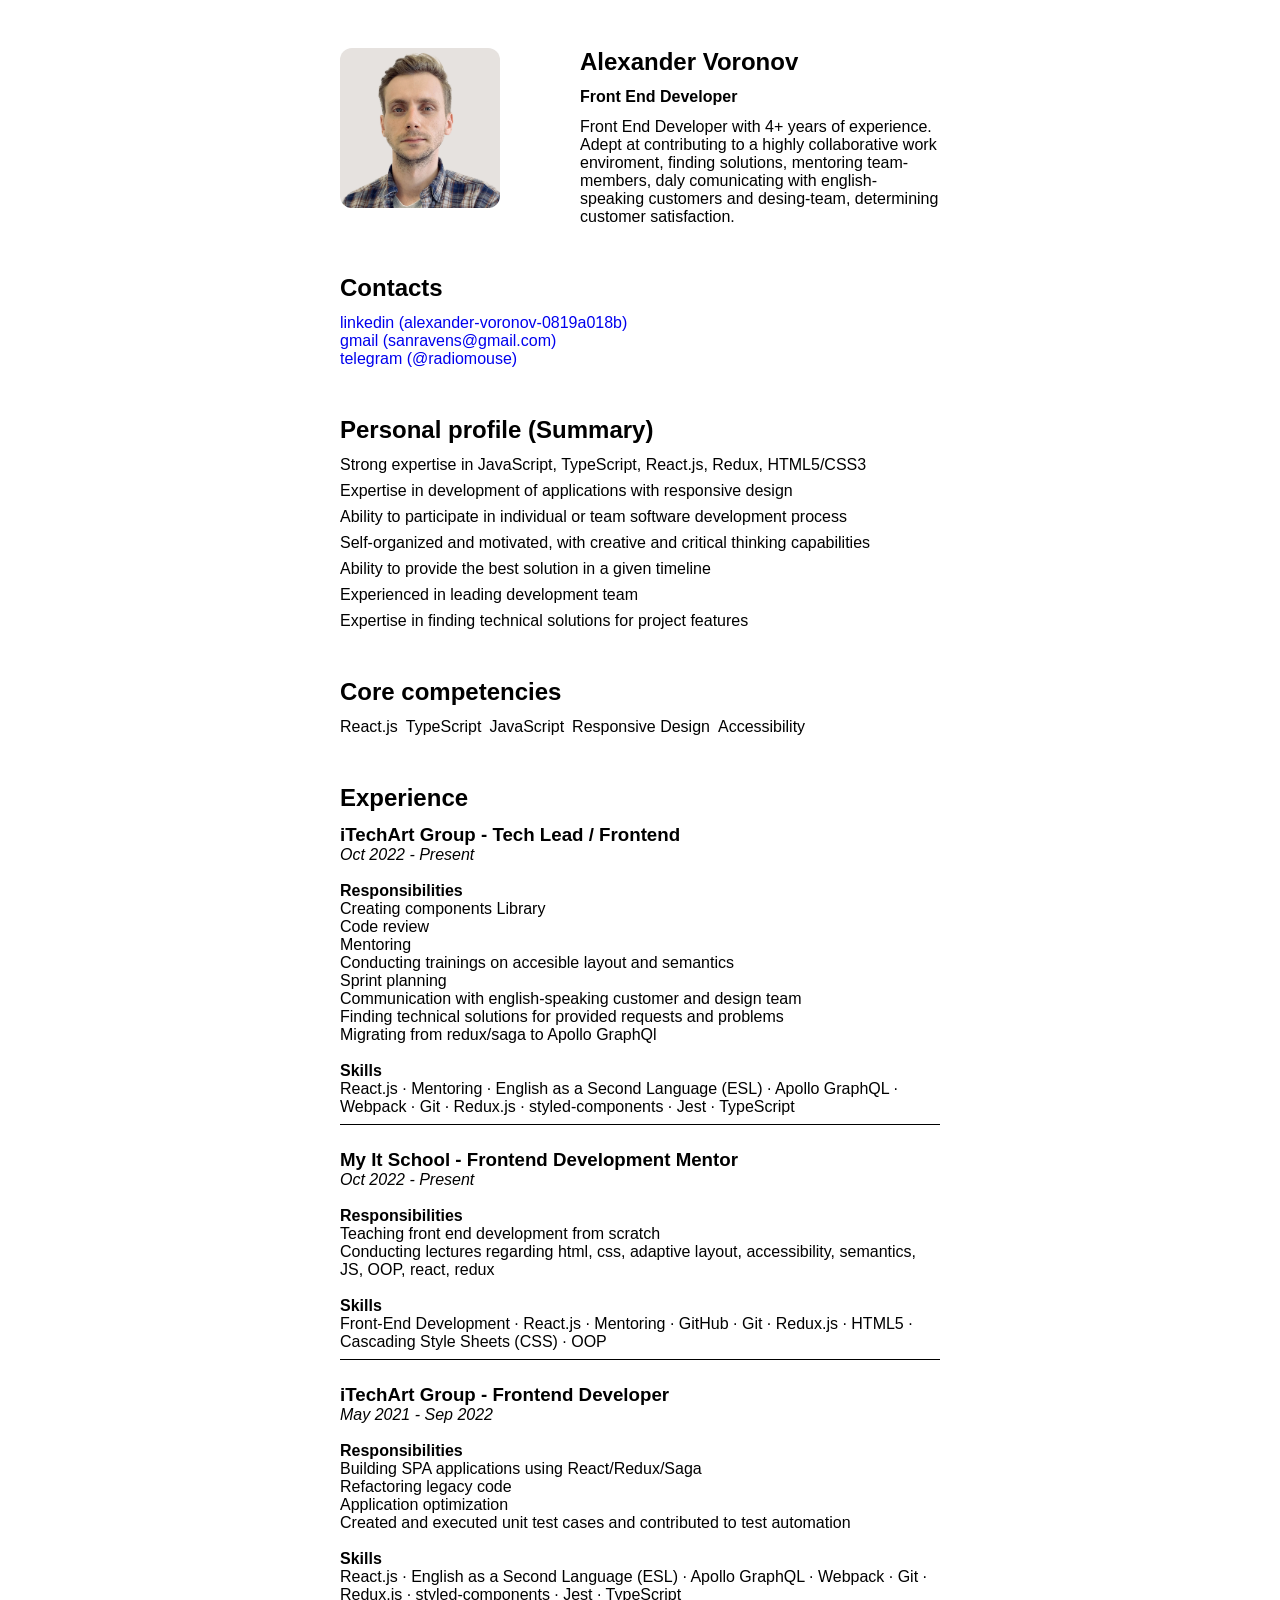
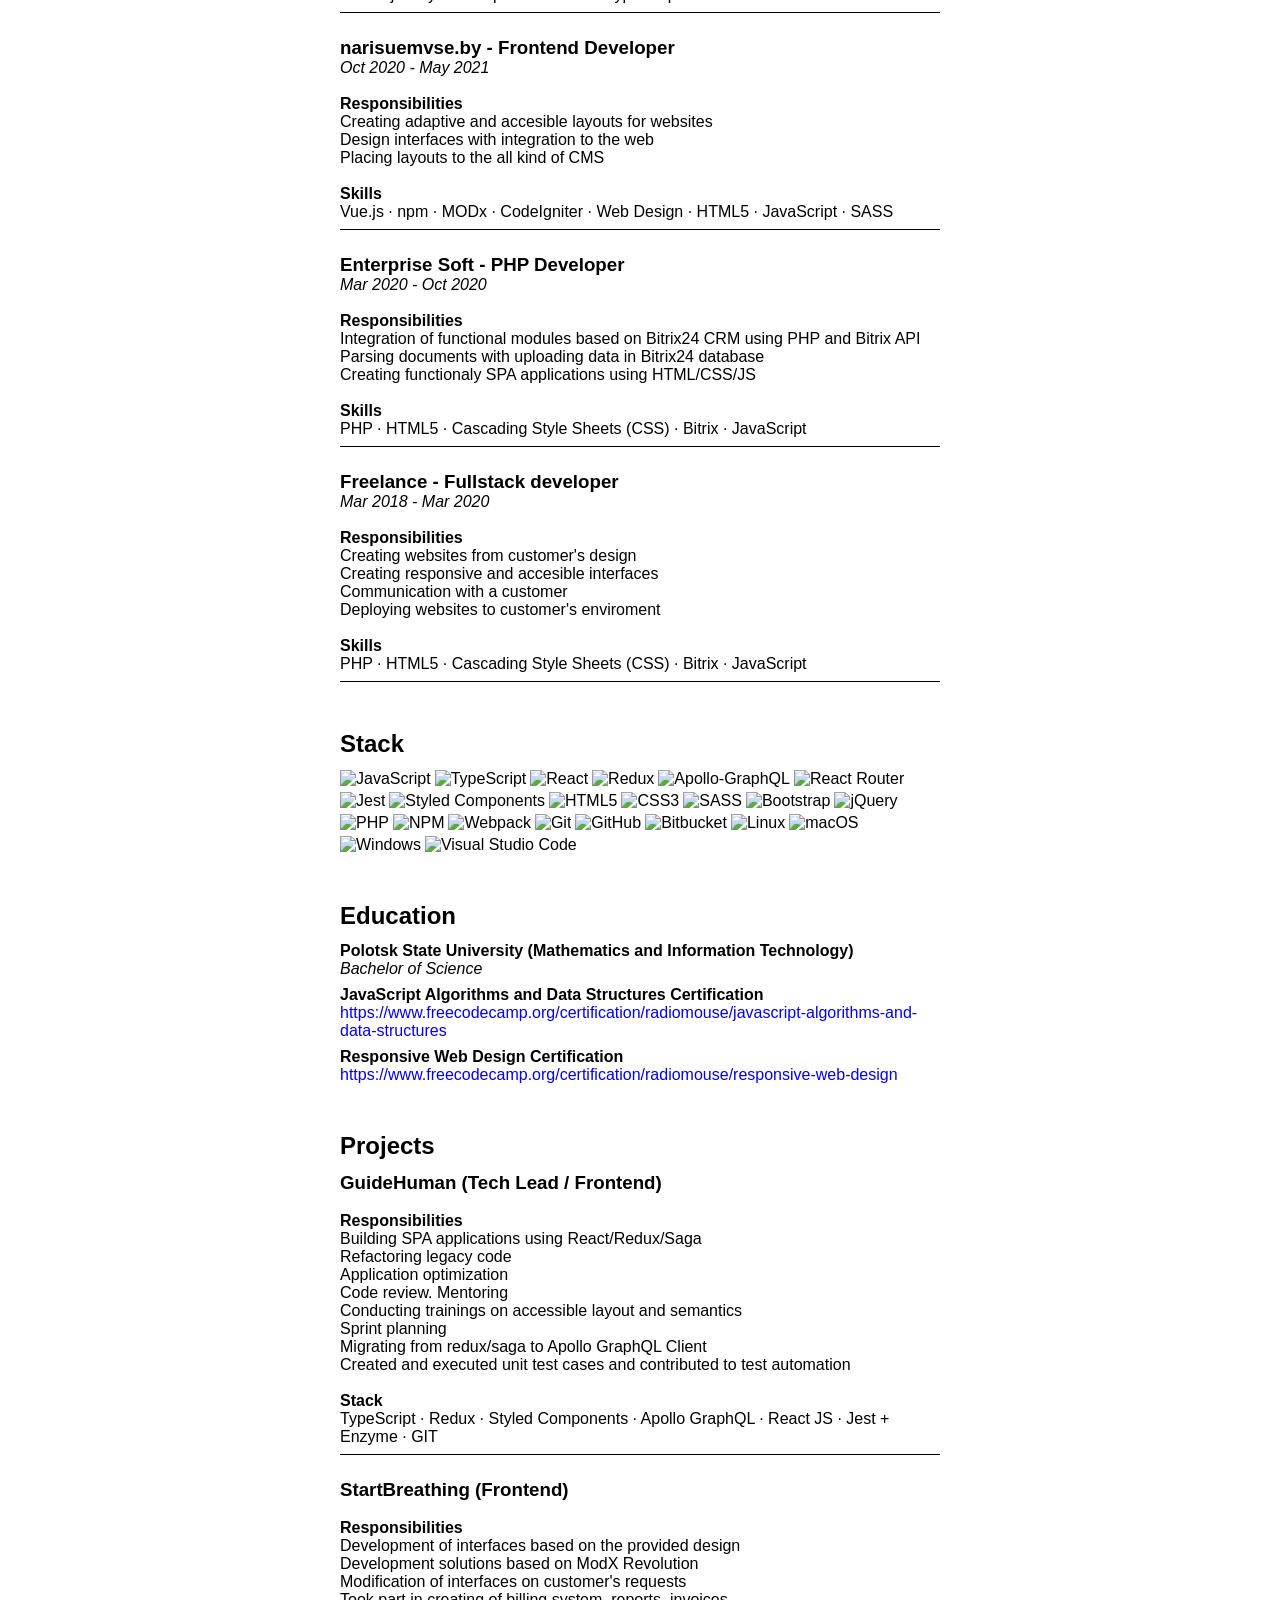
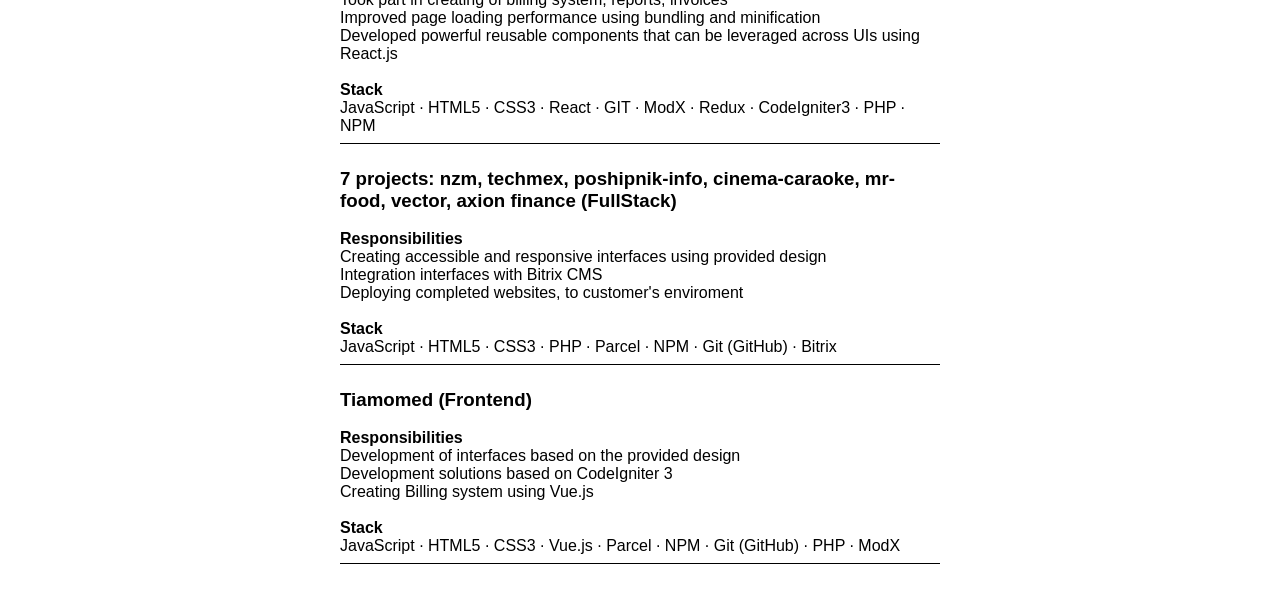
==== index.html @ 20c75abb "feat: prod" ====
<!DOCTYPE html><html lang="en"><head><meta charset="utf-8"><meta name="viewport" content="width=device-width, initial-scale=1.0"><title>Alexander Voronov - Front-end developer</title><link rel="preconnect" href="https://fonts.googleapis.com"><link rel="preconnect" href="https://fonts.gstatic.com" crossorigin><link href="https://fonts.googleapis.com/css2?family=Open+Sans:wght@300;400;600&family=Source+Serif+Pro:wght@400;600&display=swap" rel="stylesheet"><link rel="icon shortcut" href="/favicon.595eaf65.ico" type="image/x-icon"><link rel="stylesheet" href="/index.b7c0b2af.css"></head><body> <main class="main"> <section class="first section"> <img src="/avatar.75f4521b.jpeg" alt="avatar" class="avatar"> <div class="text-block"> <h1 class="title"> Alexander Voronov </h1> <b class="subtitle"> Front End Developer </b> <p class="brief"> Front End Developer with 4+ years of experience. Adept at contributing to a highly collaborative work enviroment, finding solutions, mentoring team-members, daly comunicating with english-speaking customers and desing-team, determining customer satisfaction. </p> </div> </section> <section class="section"> <h2 class="section-title">Contacts</h2> <ul class="contacts-list"> <li class="contacts-list__item"> <a target="_blank" href="https://www.linkedin.com/in/alexander-voronov-0819a018b/" class="contacts-list__link">linkedin (alexander-voronov-0819a018b)</a> </li> <li class="contacts-list__item"> <a href="mailto:sanravens@gmail.com" class="contacts-list__link">gmail (sanravens@gmail.com)</a> </li> <li class="contacts-list__item"> <a href="https://t.me/radiomouse" class="contacts-list__link">telegram (@radiomouse)</a> </li> </ul> </section> <section class="section"> <h2 class="section-title">Personal profile (Summary)</h2> <ul class="profile-list"> <li class="profile-list__item">Strong expertise in JavaScript, TypeScript, React.js, Redux, HTML5/CSS3</li> <li class="profile-list__item">Expertise in development of applications with responsive design</li> <li class="profile-list__item">Ability to participate in individual or team software development process</li> <li class="profile-list__item">Self-organized and motivated, with creative and critical thinking capabilities</li> <li class="profile-list__item">Ability to provide the best solution in a given timeline</li> <li class="profile-list__item">Experienced in leading development team</li> <li class="profile-list__item">Expertise in finding technical solutions for project features</li> </ul> </section> <section class="section"> <h2 class="section-title">Core competencies</h2> <ul class="core-list"> <li class="core-list__item">React.js</li> <li class="core-list__item">TypeScript</li> <li class="core-list__item">JavaScript</li> <li class="core-list__item">Responsive Design</li> <li class="core-list__item">Accessibility</li> </ul> </section> <section class="section"> <h2 class="section-title">Experience</h2> <div class="tech-group"> <h3>iTechArt Group - Tech Lead / Frontend</h3> <i>Oct 2022 - Present</i> <br><br> <h4>Responsibilities</h4> <ul> <li>Creating components Library</li> <li>Code review</li> <li>Mentoring</li> <li>Conducting trainings on accesible layout and semantics</li> <li>Sprint planning</li> <li>Communication with english-speaking customer and design team</li> <li>Finding technical solutions for provided requests and problems</li> <li>Migrating from redux/saga to Apollo GraphQl</li> </ul> <br> <h4>Skills</h4> <p>React.js · Mentoring · English as a Second Language (ESL) · Apollo GraphQL · Webpack · Git · Redux.js · styled-components · Jest · TypeScript</p> </div> <div class="tech-group"> <h3>My It School - Frontend Development Mentor</h3> <i>Oct 2022 - Present</i> <br><br> <h4>Responsibilities</h4> <ul> <li>Teaching front end development from scratch</li> <li>Conducting lectures regarding html, css, adaptive layout, accessibility, semantics, JS, OOP, react, redux</li> </ul> <br> <h4>Skills</h4> <p>Front-End Development · React.js · Mentoring · GitHub · Git · Redux.js · HTML5 · Cascading Style Sheets (CSS) · OOP</p> </div> <div class="tech-group"> <h3>iTechArt Group - Frontend Developer</h3> <i>May 2021 - Sep 2022</i> <br><br> <h4>Responsibilities</h4> <ul> <li>Building SPA applications using React/Redux/Saga</li> <li>Refactoring legacy code</li> <li>Application optimization</li> <li>Created and executed unit test cases and contributed to test automation</li> </ul> <br> <h4>Skills</h4> <p>React.js · English as a Second Language (ESL) · Apollo GraphQL · Webpack · Git · Redux.js · styled-components · Jest · TypeScript</p> </div> <div class="tech-group"> <h3>narisuemvse.by - Frontend Developer</h3> <i>Oct 2020 - May 2021</i> <br><br> <h4>Responsibilities</h4> <ul> <li>Creating adaptive and accesible layouts for websites</li> <li>Design interfaces with integration to the web</li> <li>Placing layouts to the all kind of CMS</li> </ul> <br> <h4>Skills</h4> <p>Vue.js · npm · MODx · CodeIgniter · Web Design · HTML5 · JavaScript · SASS</p> </div> <div class="tech-group"> <h3>Enterprise Soft - PHP Developer</h3> <i>Mar 2020 - Oct 2020</i> <br><br> <h4>Responsibilities</h4> <ul> <li>Integration of functional modules based on Bitrix24 CRM using PHP and Bitrix API</li> <li>Parsing documents with uploading data in Bitrix24 database</li> <li>Creating functionaly SPA applications using HTML/CSS/JS</li> </ul> <br> <h4>Skills</h4> <p>PHP · HTML5 · Cascading Style Sheets (CSS) · Bitrix · JavaScript</p> </div> <div class="tech-group"> <h3>Freelance - Fullstack developer</h3> <i>Mar 2018 - Mar 2020</i> <br><br> <h4>Responsibilities</h4> <ul> <li>Creating websites from customer's design</li> <li>Creating responsive and accesible interfaces</li> <li>Communication with a customer</li> <li>Deploying websites to customer's enviroment</li> </ul> <br> <h4>Skills</h4> <p>PHP · HTML5 · Cascading Style Sheets (CSS) · Bitrix · JavaScript</p> </div> </section> <section class="section"> <h2 class="section-title">Stack</h2> <div class="badges"> <img src="https://camo.githubusercontent.com/aeddc848275a1ffce386dc81c04541654ca07b2c43bbb8ad251085c962672aea/[base64]" alt="JavaScript"> <img src="https://camo.githubusercontent.com/ee71fcc1aa3d059265517741dffc4161922fd744377e7a5f07c43381d0aa9aac/[base64]" alt="TypeScript"> <img src="https://camo.githubusercontent.com/ab4c3c731a174a63df861f7b118d6c8a6c52040a021a552628db877bd518fe84/68747470733a2f2f696d672e736869656c64732e696f2f62616467652f72656163742d2532333230323332612e7376673f7374796c653d666f722d7468652d6261646765266c6f676f3d7265616374266c6f676f436f6c6f723d253233363144414642" alt="React"> <img src="https://camo.githubusercontent.com/9a7c7ebbabb2096c0ad0cac6f64bc9fe93f4954a3ae3f51d6f3e076ba462aab1/68747470733a2f2f696d672e736869656c64732e696f2f62616467652f72656475782d2532333539336438382e7376673f7374796c653d666f722d7468652d6261646765266c6f676f3d7265647578266c6f676f436f6c6f723d7768697465" alt="Redux"> <img src="https://camo.githubusercontent.com/d9952651b677177c9ec05802b314d09d9f34364fcdad7b939c2c999c745d31dc/68747470733a2f2f696d672e736869656c64732e696f2f62616467652f2d41706f6c6c6f4772617068514c2d3331314338373f7374796c653d666f722d7468652d6261646765266c6f676f3d61706f6c6c6f2d6772617068716c" alt="Apollo-GraphQL"> <img src="https://camo.githubusercontent.com/4f9d20f3a284d2f6634282f61f82a62e99ee9906537dc9859decfdc9efbb51ec/[base64]" alt="React Router"> <img src="https://camo.githubusercontent.com/38eb294a1bdc730fae415015ecac4d6c009e39d2a9c8f8631f1d16bf3f918189/68747470733a2f2f696d672e736869656c64732e696f2f62616467652f2d6a6573742d2532334332313332353f7374796c653d666f722d7468652d6261646765266c6f676f3d6a657374266c6f676f436f6c6f723d7768697465" alt="Jest"> <img src="https://camo.githubusercontent.com/41326de293d3848e2ab0f29bf1680427128757fe6b586ceddf1097cb4eeb5ff7/[base64]" alt="Styled Components"> <img src="https://camo.githubusercontent.com/49fbb99f92674cc6825349b154b65aaf4064aec465d61e8e1f9fb99da3d922a1/68747470733a2f2f696d672e736869656c64732e696f2f62616467652f68746d6c352d2532334533344632362e7376673f7374796c653d666f722d7468652d6261646765266c6f676f3d68746d6c35266c6f676f436f6c6f723d7768697465" alt="HTML5"> <img src="https://camo.githubusercontent.com/e6b67b27998fca3bccf4c0ee479fc8f9de09d91f389cccfbe6cb1e29c10cfbd7/68747470733a2f2f696d672e736869656c64732e696f2f62616467652f637373332d2532333135373242362e7376673f7374796c653d666f722d7468652d6261646765266c6f676f3d63737333266c6f676f436f6c6f723d7768697465" alt="CSS3"> <img src="https://camo.githubusercontent.com/aa2d67d682b7d59cb0955695b192fc1390c9da34e90aa0c63079c411d01a9c66/68747470733a2f2f696d672e736869656c64732e696f2f62616467652f534153532d686f7470696e6b2e7376673f7374796c653d666f722d7468652d6261646765266c6f676f3d53415353266c6f676f436f6c6f723d7768697465" alt="SASS"> <img src="https://camo.githubusercontent.com/b768ae6e4f89b74512e6de02a8367fd71465bc3d88ef1cf2f1622e2017c32bea/[base64]" alt="Bootstrap"> <img src="https://camo.githubusercontent.com/d03eebeb5b432e60d3ed07e832e828f95e85f593c82b35f48bb24aa362f962a3/68747470733a2f2f696d672e736869656c64732e696f2f62616467652f6a71756572792d2532333037363941442e7376673f7374796c653d666f722d7468652d6261646765266c6f676f3d6a7175657279266c6f676f436f6c6f723d7768697465" alt="jQuery"> <img src="https://camo.githubusercontent.com/b7e290d2aeff9829bba45e897265ceebd34b25f6f7efba4b08e1b23cfe0815e7/68747470733a2f2f696d672e736869656c64732e696f2f62616467652f7068702d2532333737374242342e7376673f7374796c653d666f722d7468652d6261646765266c6f676f3d706870266c6f676f436f6c6f723d7768697465" alt="PHP"> <img src="https://camo.githubusercontent.com/e1d814ec600df8dc2af0c6a144e7b8578e6803f9ec855f5a829f140409db7788/68747470733a2f2f696d672e736869656c64732e696f2f62616467652f4e504d2d2532334342333833372e7376673f7374796c653d666f722d7468652d6261646765266c6f676f3d6e706d266c6f676f436f6c6f723d7768697465" alt="NPM"> <img src="https://camo.githubusercontent.com/cfb221c05f485331b66bcf123878fc7de981faffc16fe430ff53bb1ad4f41aad/68747470733a2f2f696d672e736869656c64732e696f2f62616467652f7765627061636b2d2532333844443646392e7376673f7374796c653d666f722d7468652d6261646765266c6f676f3d7765627061636b266c6f676f436f6c6f723d626c61636b" alt="Webpack"> <img src="https://camo.githubusercontent.com/ec0d32e85caf4723d5182a75338c89f85a2c3679aed0c46c9ee9fd1c8dc2a316/68747470733a2f2f696d672e736869656c64732e696f2f62616467652f6769742d2532334630353033332e7376673f7374796c653d666f722d7468652d6261646765266c6f676f3d676974266c6f676f436f6c6f723d7768697465" alt="Git"> <img src="https://camo.githubusercontent.com/f6d50128cb007f85916b7a899da5d94f654dce35a37331c8d28573aef46f4274/68747470733a2f2f696d672e736869656c64732e696f2f62616467652f6769746875622d2532333132313031312e7376673f7374796c653d666f722d7468652d6261646765266c6f676f3d676974687562266c6f676f436f6c6f723d7768697465" alt="GitHub"> <img src="https://camo.githubusercontent.com/1f29e28e02cf4f0d6be0aeaa25fdf5971271ecfa668a0d6f10e2d2aad51197c2/[base64]" alt="Bitbucket"> <img src="https://camo.githubusercontent.com/878e15b4f7576e844856dc60d855ba0587d3d2bc56211fbe69734ebccb13b068/68747470733a2f2f696d672e736869656c64732e696f2f62616467652f4c696e75782d4643433632343f7374796c653d666f722d7468652d6261646765266c6f676f3d6c696e7578266c6f676f436f6c6f723d626c61636b" alt="Linux"> <img src="https://camo.githubusercontent.com/3807c61c1dc9a204b96e6aa77bb39c731d79496e68e353d8e51c2527697e6b0b/68747470733a2f2f696d672e736869656c64732e696f2f62616467652f6d61632532306f732d3030303030303f7374796c653d666f722d7468652d6261646765266c6f676f3d6d61636f73266c6f676f436f6c6f723d463046304630" alt="macOS"> <img src="https://camo.githubusercontent.com/41281b9a32f13ac5b9d41ed9bae12c0de662f948f9bf59fd19df354fe49af146/68747470733a2f2f696d672e736869656c64732e696f2f62616467652f57696e646f77732d3030373844363f7374796c653d666f722d7468652d6261646765266c6f676f3d77696e646f7773266c6f676f436f6c6f723d7768697465" alt="Windows"> <img src="https://camo.githubusercontent.com/a0484e6383e852e622da1e934b7724921ab9b69d69246d90f899424b01f6deb1/[base64]" alt="Visual Studio Code"></div> </section> <section class="section"> <h2 class="section-title">Education</h2> <ul class="profile-list"> <li class="profile-list__item"> <h4>Polotsk State University (Mathematics and Information Technology)</h4> <i>Bachelor of Science</i> </li> <li class="profile-list__item"> <h4>JavaScript Algorithms and Data Structures Certification</h4> <a href="https://www.freecodecamp.org/certification/radiomouse/javascript-algorithms-and-data-structures">https://www.freecodecamp.org/certification/radiomouse/javascript-algorithms-and-data-structures</a> </li> <li class="profile-list__item"> <h4>Responsive Web Design Certification</h4> <a href="https://www.freecodecamp.org/certification/radiomouse/responsive-web-design">https://www.freecodecamp.org/certification/radiomouse/responsive-web-design</a> </li> </ul> </section> <section class="section"> <h2 class="section-title">Projects</h2> <div class="tech-group"> <h3>GuideHuman (Tech Lead / Frontend)</h3> <br> <h4>Responsibilities</h4> <ul> <li>Building SPA applications using React/Redux/Saga</li> <li>Refactoring legacy code</li> <li>Application optimization</li> <li>Code review. Mentoring</li> <li>Conducting trainings on accessible layout and semantics</li> <li>Sprint planning</li> <li>Migrating from redux/saga to Apollo GraphQL Client</li> <li>Created and executed unit test cases and contributed to test automation</li> </ul> <br> <h4>Stack</h4> <p>TypeScript · Redux · Styled Components · Apollo GraphQL · React JS · Jest + Enzyme · GIT</p> </div> <div class="tech-group"> <h3>StartBreathing (Frontend)</h3> <br> <h4>Responsibilities</h4> <ul> <li>Development of interfaces based on the provided design</li> <li>Development solutions based on ModX Revolution</li> <li>Modification of interfaces on customer's requests</li> <li>Took part in creating of billing system, reports, invoices</li> <li>Improved page loading performance using bundling and minification</li> <li>Developed powerful reusable components that can be leveraged across UIs using React.js</li> </ul> <br> <h4>Stack</h4> <p>JavaScript · HTML5 · CSS3 · React · GIT · ModX · Redux · CodeIgniter3 · PHP · NPM</p> </div> <div class="tech-group"> <h3>7 projects: nzm, techmex, poshipnik-info, cinema-caraoke, mr-food, vector, axion finance (FullStack)</h3> <br> <h4>Responsibilities</h4> <ul> <li>Creating accessible and responsive interfaces using provided design</li> <li>Integration interfaces with Bitrix CMS</li> <li>Deploying completed websites, to customer's enviroment</li> </ul> <br> <h4>Stack</h4> <p>JavaScript · HTML5 · CSS3 · PHP · Parcel · NPM · Git (GitHub) · Bitrix</p> </div> <div class="tech-group"> <h3>Tiamomed (Frontend)</h3> <br> <h4>Responsibilities</h4> <ul> <li>Development of interfaces based on the provided design</li> <li>Development solutions based on CodeIgniter 3</li> <li>Creating Billing system using Vue.js</li> </ul> <br> <h4>Stack</h4> <p>JavaScript · HTML5 · CSS3 · Vue.js · Parcel · NPM · Git (GitHub) · PHP · ModX</p> </div> </section> </main> </body></html>
---- index.b7c0b2af.css ----
*,:before,:after{box-sizing:border-box}ul,ol{padding:0}body,h1,h2,h3,h4,p,ul,ol,li,figure,figcaption,blockquote,dl,dd{margin:0}body{min-height:100vh;scroll-behavior:smooth;text-rendering:optimizespeed}ul,ol{margin:0;padding:0;list-style:none}a{text-decoration:none}img{max-width:100%;display:block}input,button,textarea,select{font:inherit}body{padding-bottom:48px;font-family:sans-serif}.section{width:calc(100% - 48px);max-width:600px;margin:0 auto;padding-top:48px}.avatar{width:160px;height:160px;object-fit:cover;border-radius:12px}.first{flex-wrap:wrap;justify-content:space-between;gap:12px;display:flex}.text-block{flex-direction:column;gap:12px;display:flex}.brief{max-width:360px}.section-title{padding-bottom:12px}.profile-list{flex-direction:column;gap:8px;display:flex}.core-list{flex-wrap:wrap;gap:8px;display:flex}.tech-group{border-bottom:1px solid #000;padding:24px 0 8px}.tech-group:first-of-type{padding-top:0}.tech-title{padding-bottom:12px}.badges{flex-wrap:wrap;gap:4px;display:flex}
/*# sourceMappingURL=index.b7c0b2af.css.map */
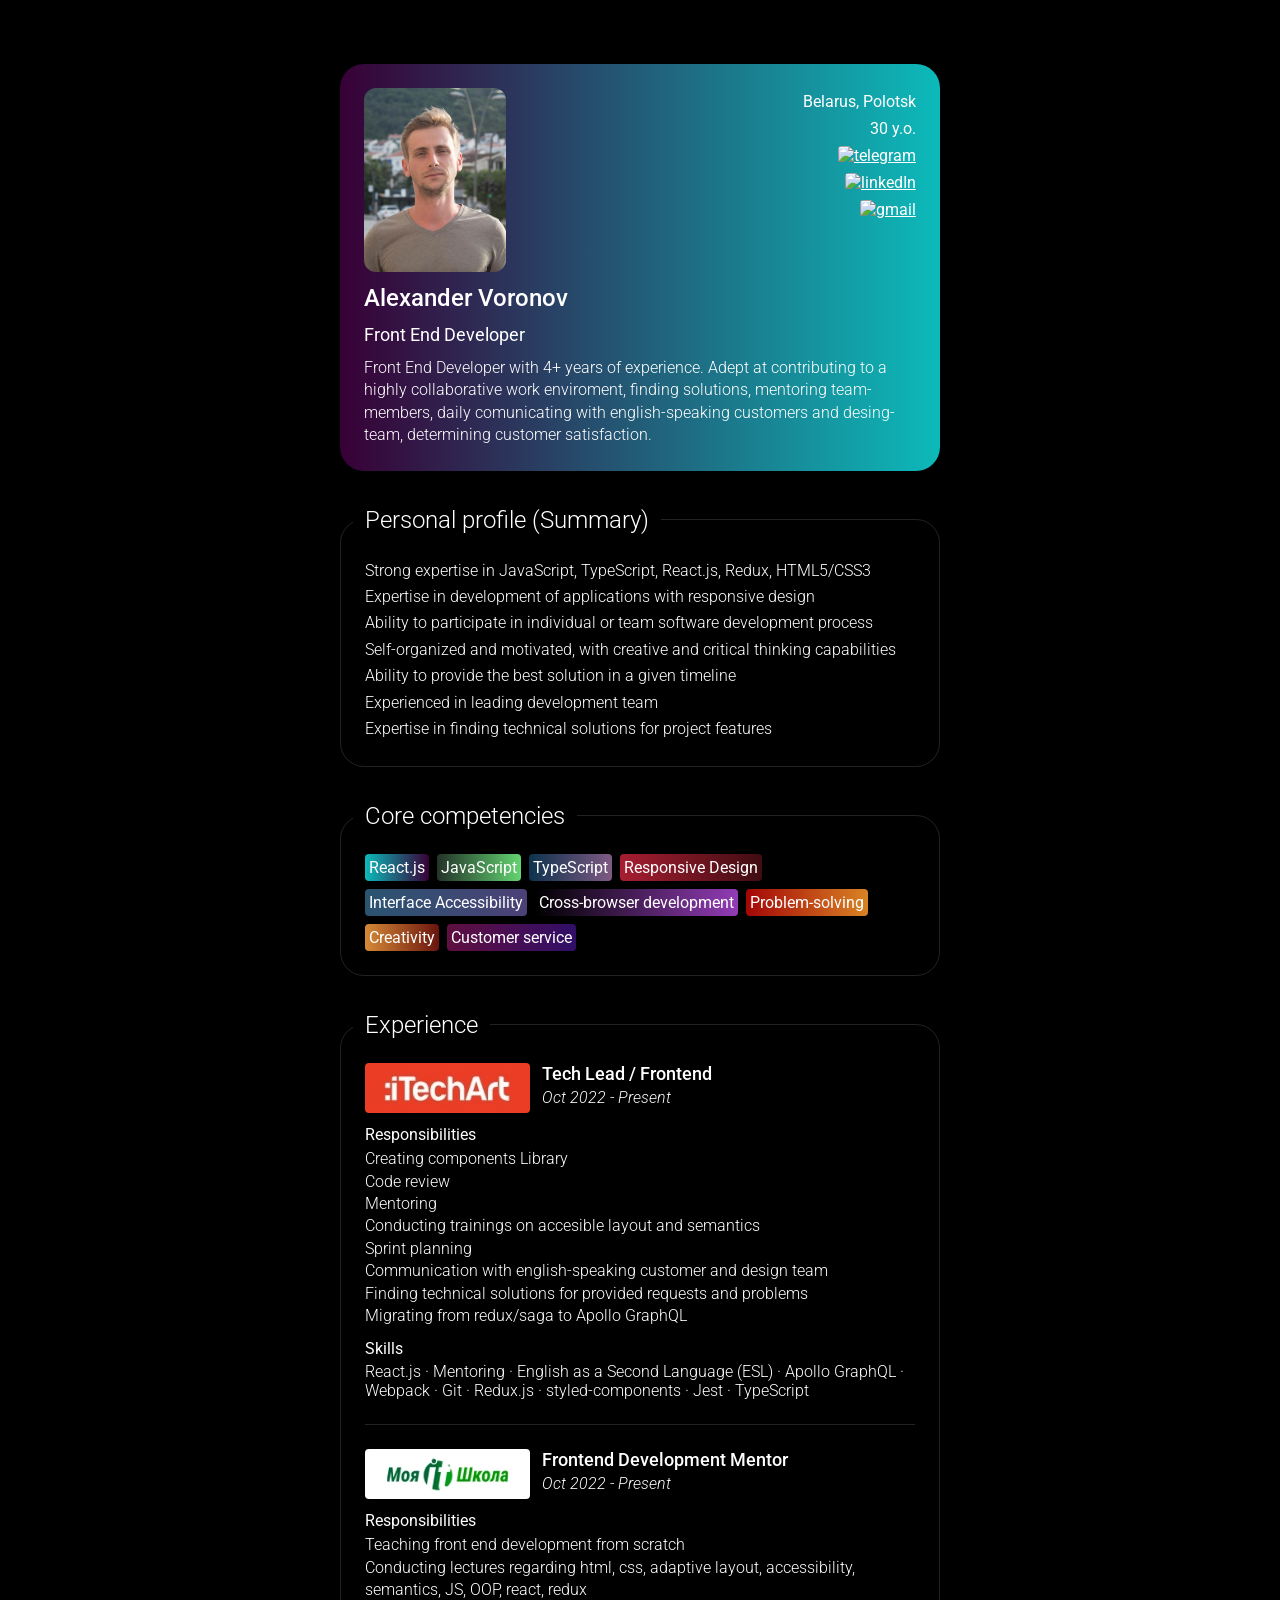
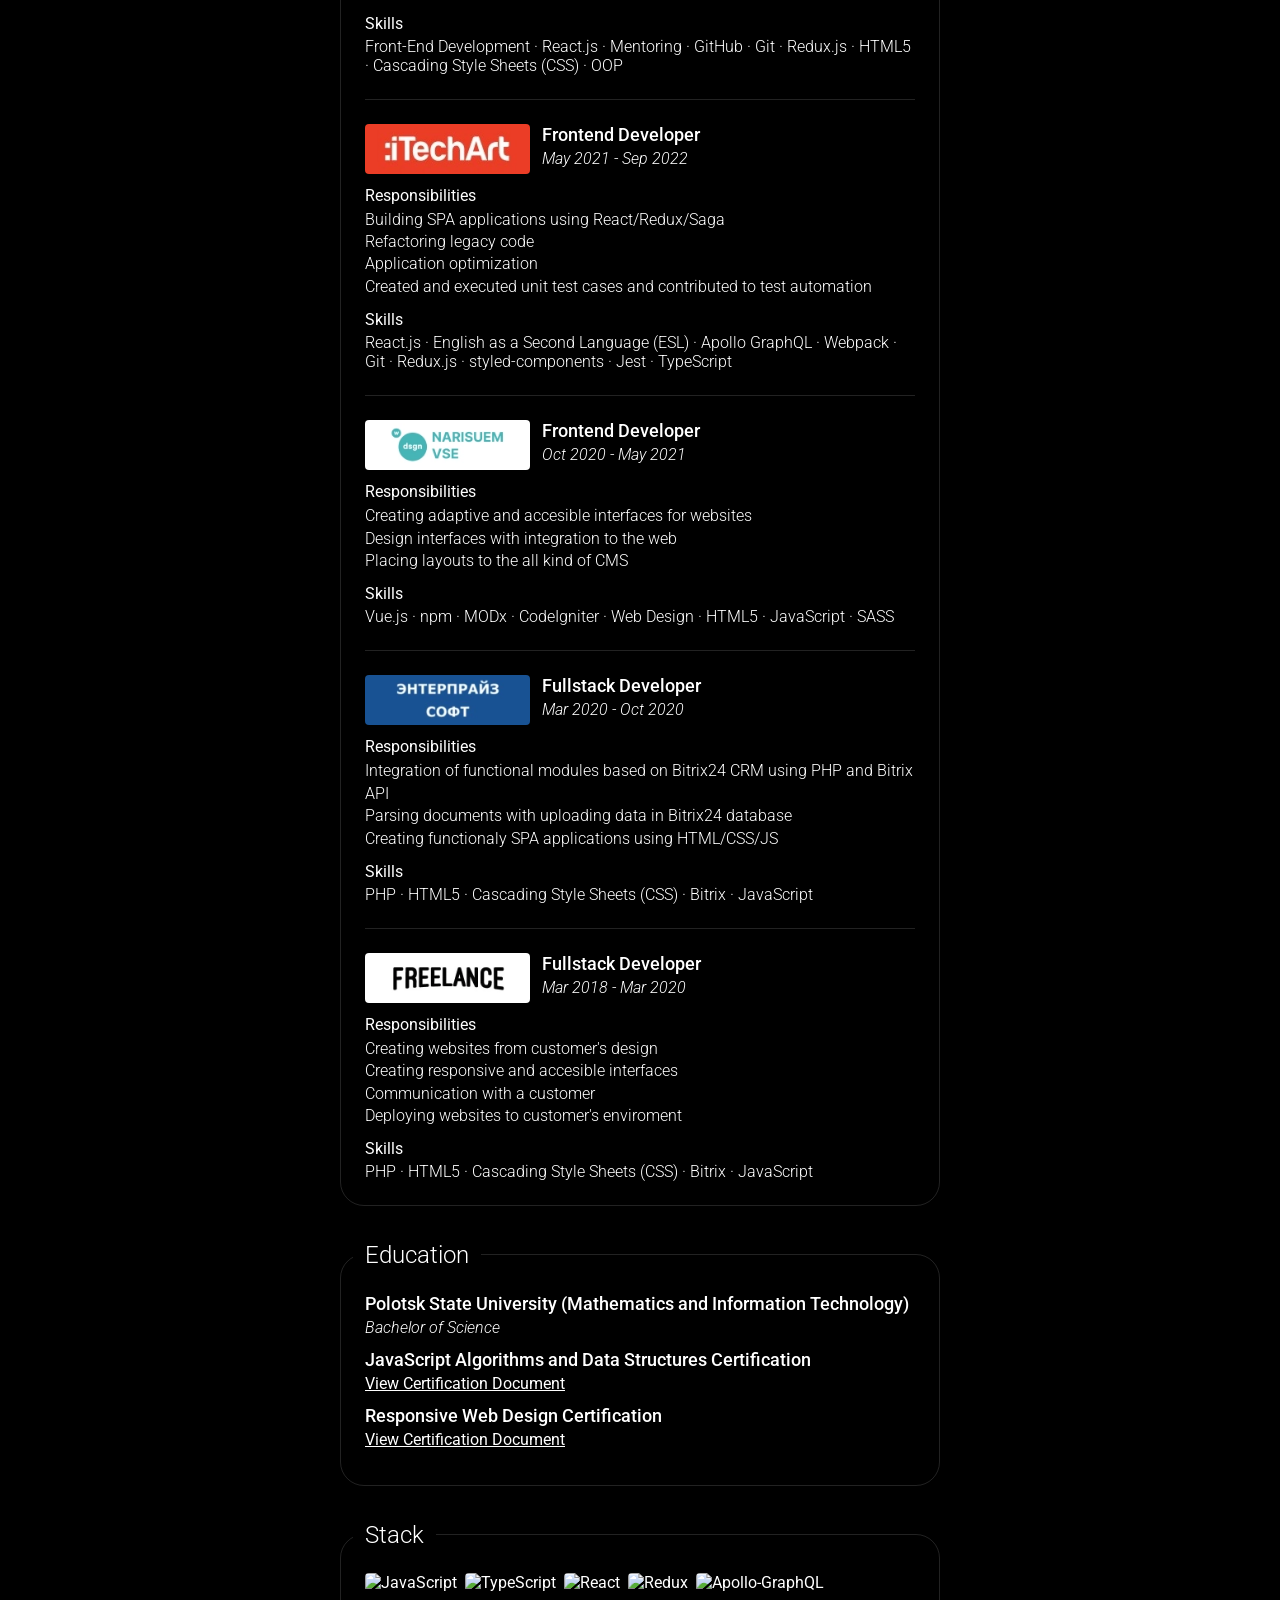
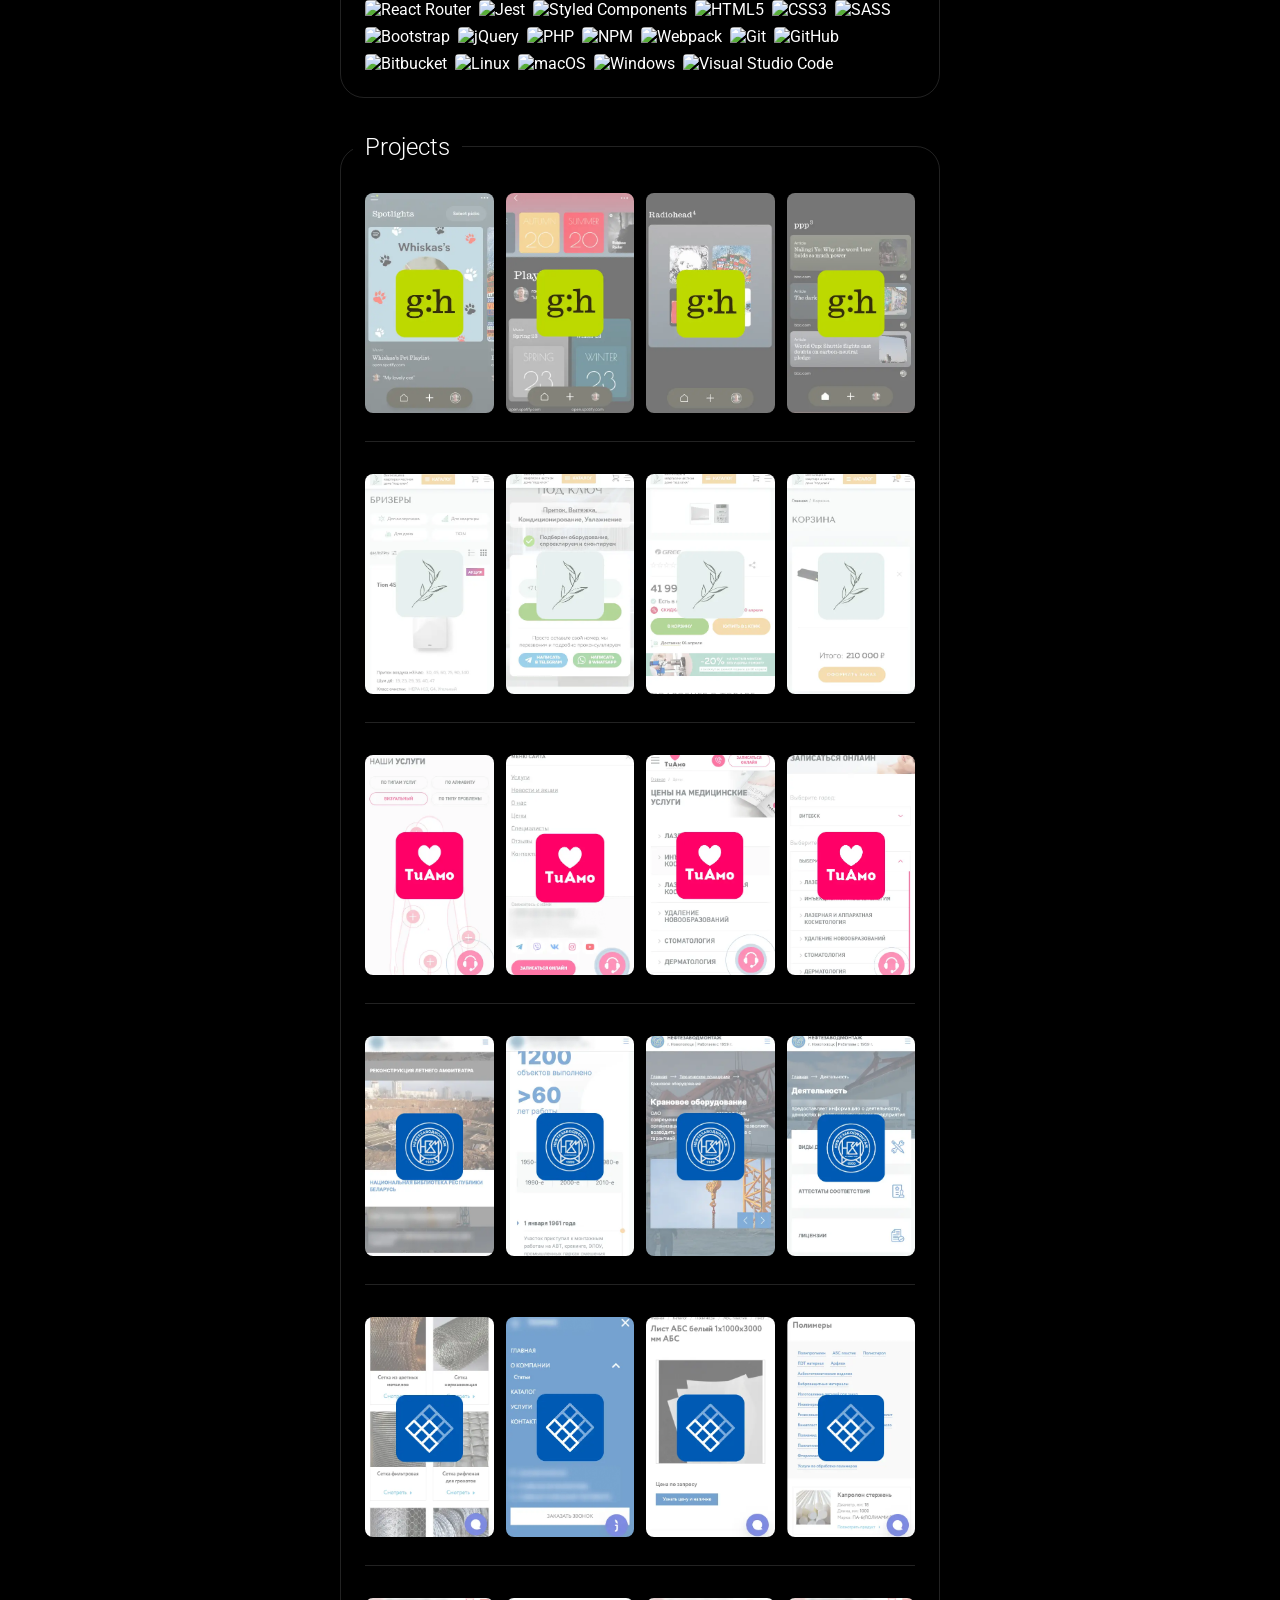
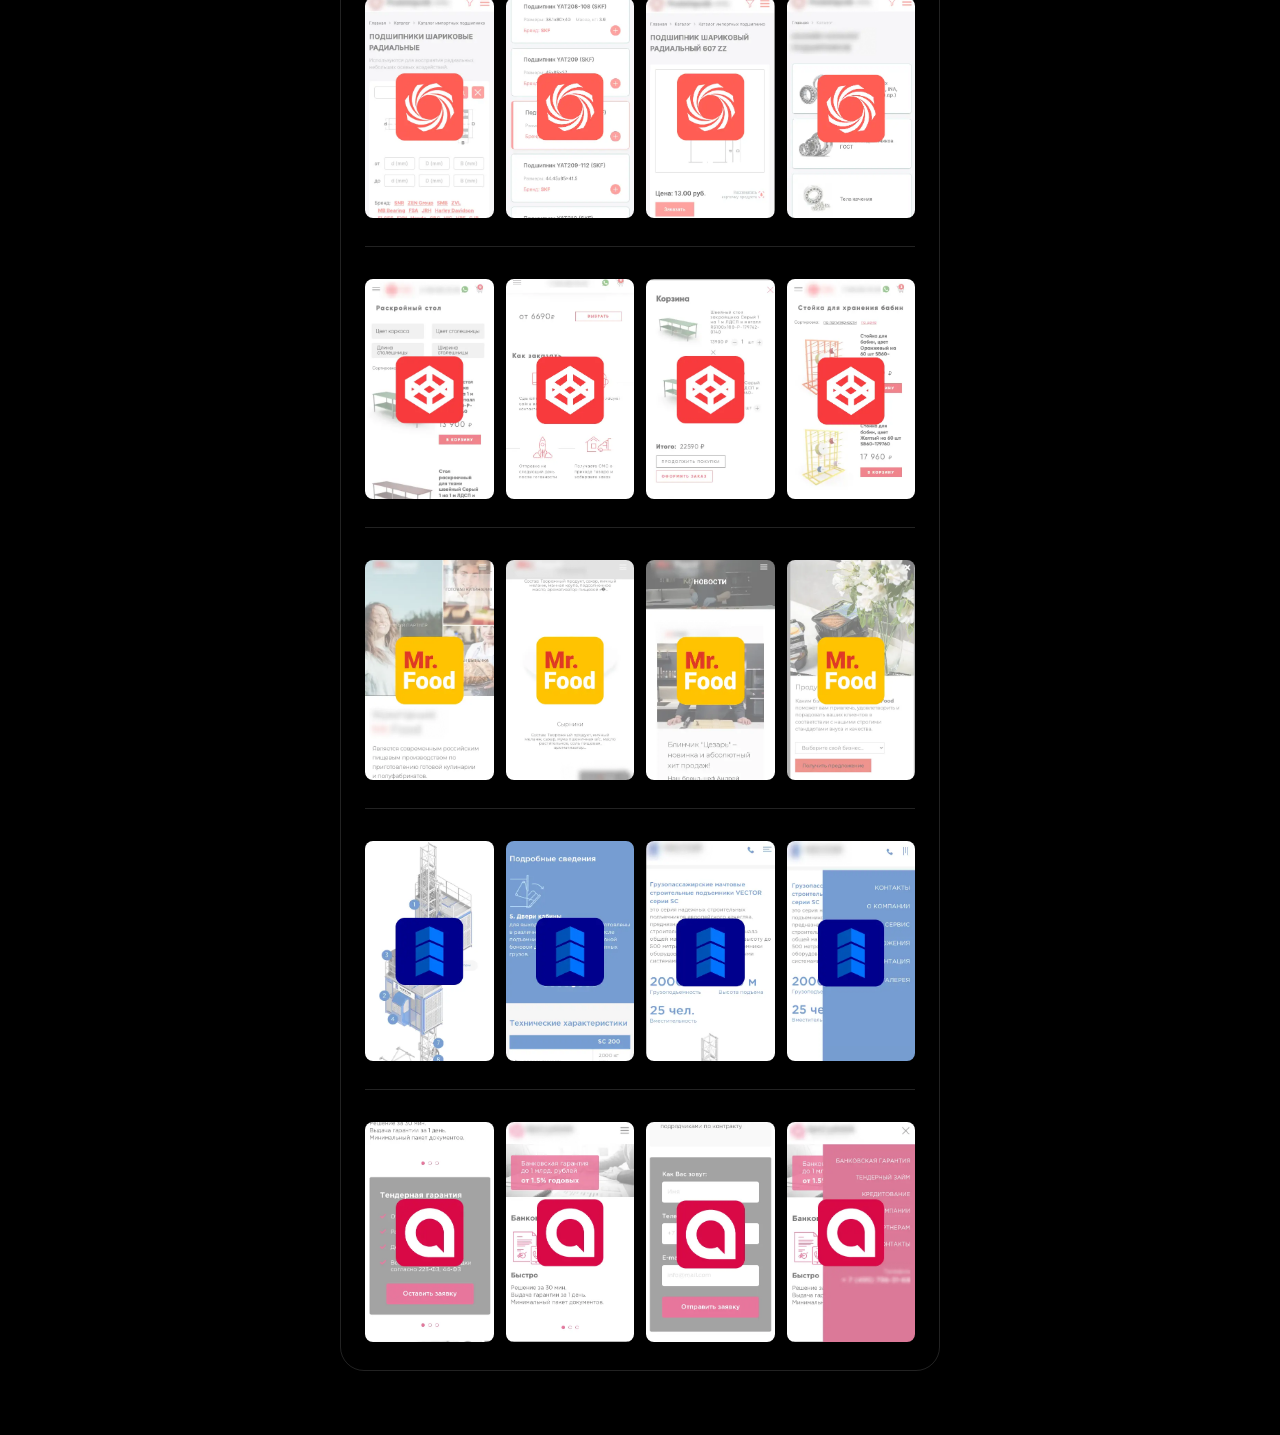
==== commit e278f862: "feat: v2" ====
--- a/index.html
+++ b/index.html
@@ -1 +1,510 @@
-<!DOCTYPE html><html lang="en"><head><meta charset="utf-8"><meta name="viewport" content="width=device-width, initial-scale=1.0"><title>Alexander Voronov - Front-end developer</title><link rel="preconnect" href="https://fonts.googleapis.com"><link rel="preconnect" href="https://fonts.gstatic.com" crossorigin><link href="https://fonts.googleapis.com/css2?family=Open+Sans:wght@300;400;600&family=Source+Serif+Pro:wght@400;600&display=swap" rel="stylesheet"><link rel="icon shortcut" href="/favicon.595eaf65.ico" type="image/x-icon"><link rel="stylesheet" href="/index.b7c0b2af.css"></head><body> <main class="main"> <section class="first section"> <img src="/avatar.75f4521b.jpeg" alt="avatar" class="avatar"> <div class="text-block"> <h1 class="title"> Alexander Voronov </h1> <b class="subtitle"> Front End Developer </b> <p class="brief"> Front End Developer with 4+ years of experience. Adept at contributing to a highly collaborative work enviroment, finding solutions, mentoring team-members, daly comunicating with english-speaking customers and desing-team, determining customer satisfaction. </p> </div> </section> <section class="section"> <h2 class="section-title">Contacts</h2> <ul class="contacts-list"> <li class="contacts-list__item"> <a target="_blank" href="https://www.linkedin.com/in/alexander-voronov-0819a018b/" class="contacts-list__link">linkedin (alexander-voronov-0819a018b)</a> </li> <li class="contacts-list__item"> <a href="mailto:sanravens@gmail.com" class="contacts-list__link">gmail (sanravens@gmail.com)</a> </li> <li class="contacts-list__item"> <a href="https://t.me/radiomouse" class="contacts-list__link">telegram (@radiomouse)</a> </li> </ul> </section> <section class="section"> <h2 class="section-title">Personal profile (Summary)</h2> <ul class="profile-list"> <li class="profile-list__item">Strong expertise in JavaScript, TypeScript, React.js, Redux, HTML5/CSS3</li> <li class="profile-list__item">Expertise in development of applications with responsive design</li> <li class="profile-list__item">Ability to participate in individual or team software development process</li> <li class="profile-list__item">Self-organized and motivated, with creative and critical thinking capabilities</li> <li class="profile-list__item">Ability to provide the best solution in a given timeline</li> <li class="profile-list__item">Experienced in leading development team</li> <li class="profile-list__item">Expertise in finding technical solutions for project features</li> </ul> </section> <section class="section"> <h2 class="section-title">Core competencies</h2> <ul class="core-list"> <li class="core-list__item">React.js</li> <li class="core-list__item">TypeScript</li> <li class="core-list__item">JavaScript</li> <li class="core-list__item">Responsive Design</li> <li class="core-list__item">Accessibility</li> </ul> </section> <section class="section"> <h2 class="section-title">Experience</h2> <div class="tech-group"> <h3>iTechArt Group - Tech Lead / Frontend</h3> <i>Oct 2022 - Present</i> <br><br> <h4>Responsibilities</h4> <ul> <li>Creating components Library</li> <li>Code review</li> <li>Mentoring</li> <li>Conducting trainings on accesible layout and semantics</li> <li>Sprint planning</li> <li>Communication with english-speaking customer and design team</li> <li>Finding technical solutions for provided requests and problems</li> <li>Migrating from redux/saga to Apollo GraphQl</li> </ul> <br> <h4>Skills</h4> <p>React.js · Mentoring · English as a Second Language (ESL) · Apollo GraphQL · Webpack · Git · Redux.js · styled-components · Jest · TypeScript</p> </div> <div class="tech-group"> <h3>My It School - Frontend Development Mentor</h3> <i>Oct 2022 - Present</i> <br><br> <h4>Responsibilities</h4> <ul> <li>Teaching front end development from scratch</li> <li>Conducting lectures regarding html, css, adaptive layout, accessibility, semantics, JS, OOP, react, redux</li> </ul> <br> <h4>Skills</h4> <p>Front-End Development · React.js · Mentoring · GitHub · Git · Redux.js · HTML5 · Cascading Style Sheets (CSS) · OOP</p> </div> <div class="tech-group"> <h3>iTechArt Group - Frontend Developer</h3> <i>May 2021 - Sep 2022</i> <br><br> <h4>Responsibilities</h4> <ul> <li>Building SPA applications using React/Redux/Saga</li> <li>Refactoring legacy code</li> <li>Application optimization</li> <li>Created and executed unit test cases and contributed to test automation</li> </ul> <br> <h4>Skills</h4> <p>React.js · English as a Second Language (ESL) · Apollo GraphQL · Webpack · Git · Redux.js · styled-components · Jest · TypeScript</p> </div> <div class="tech-group"> <h3>narisuemvse.by - Frontend Developer</h3> <i>Oct 2020 - May 2021</i> <br><br> <h4>Responsibilities</h4> <ul> <li>Creating adaptive and accesible layouts for websites</li> <li>Design interfaces with integration to the web</li> <li>Placing layouts to the all kind of CMS</li> </ul> <br> <h4>Skills</h4> <p>Vue.js · npm · MODx · CodeIgniter · Web Design · HTML5 · JavaScript · SASS</p> </div> <div class="tech-group"> <h3>Enterprise Soft - PHP Developer</h3> <i>Mar 2020 - Oct 2020</i> <br><br> <h4>Responsibilities</h4> <ul> <li>Integration of functional modules based on Bitrix24 CRM using PHP and Bitrix API</li> <li>Parsing documents with uploading data in Bitrix24 database</li> <li>Creating functionaly SPA applications using HTML/CSS/JS</li> </ul> <br> <h4>Skills</h4> <p>PHP · HTML5 · Cascading Style Sheets (CSS) · Bitrix · JavaScript</p> </div> <div class="tech-group"> <h3>Freelance - Fullstack developer</h3> <i>Mar 2018 - Mar 2020</i> <br><br> <h4>Responsibilities</h4> <ul> <li>Creating websites from customer's design</li> <li>Creating responsive and accesible interfaces</li> <li>Communication with a customer</li> <li>Deploying websites to customer's enviroment</li> </ul> <br> <h4>Skills</h4> <p>PHP · HTML5 · Cascading Style Sheets (CSS) · Bitrix · JavaScript</p> </div> </section> <section class="section"> <h2 class="section-title">Stack</h2> <div class="badges"> <img src="https://camo.githubusercontent.com/aeddc848275a1ffce386dc81c04541654ca07b2c43bbb8ad251085c962672aea/[base64]" alt="JavaScript"> <img src="https://camo.githubusercontent.com/ee71fcc1aa3d059265517741dffc4161922fd744377e7a5f07c43381d0aa9aac/[base64]" alt="TypeScript"> <img src="https://camo.githubusercontent.com/ab4c3c731a174a63df861f7b118d6c8a6c52040a021a552628db877bd518fe84/68747470733a2f2f696d672e736869656c64732e696f2f62616467652f72656163742d2532333230323332612e7376673f7374796c653d666f722d7468652d6261646765266c6f676f3d7265616374266c6f676f436f6c6f723d253233363144414642" alt="React"> <img src="https://camo.githubusercontent.com/9a7c7ebbabb2096c0ad0cac6f64bc9fe93f4954a3ae3f51d6f3e076ba462aab1/68747470733a2f2f696d672e736869656c64732e696f2f62616467652f72656475782d2532333539336438382e7376673f7374796c653d666f722d7468652d6261646765266c6f676f3d7265647578266c6f676f436f6c6f723d7768697465" alt="Redux"> <img src="https://camo.githubusercontent.com/d9952651b677177c9ec05802b314d09d9f34364fcdad7b939c2c999c745d31dc/68747470733a2f2f696d672e736869656c64732e696f2f62616467652f2d41706f6c6c6f4772617068514c2d3331314338373f7374796c653d666f722d7468652d6261646765266c6f676f3d61706f6c6c6f2d6772617068716c" alt="Apollo-GraphQL"> <img src="https://camo.githubusercontent.com/4f9d20f3a284d2f6634282f61f82a62e99ee9906537dc9859decfdc9efbb51ec/[base64]" alt="React Router"> <img src="https://camo.githubusercontent.com/38eb294a1bdc730fae415015ecac4d6c009e39d2a9c8f8631f1d16bf3f918189/68747470733a2f2f696d672e736869656c64732e696f2f62616467652f2d6a6573742d2532334332313332353f7374796c653d666f722d7468652d6261646765266c6f676f3d6a657374266c6f676f436f6c6f723d7768697465" alt="Jest"> <img src="https://camo.githubusercontent.com/41326de293d3848e2ab0f29bf1680427128757fe6b586ceddf1097cb4eeb5ff7/[base64]" alt="Styled Components"> <img src="https://camo.githubusercontent.com/49fbb99f92674cc6825349b154b65aaf4064aec465d61e8e1f9fb99da3d922a1/68747470733a2f2f696d672e736869656c64732e696f2f62616467652f68746d6c352d2532334533344632362e7376673f7374796c653d666f722d7468652d6261646765266c6f676f3d68746d6c35266c6f676f436f6c6f723d7768697465" alt="HTML5"> <img src="https://camo.githubusercontent.com/e6b67b27998fca3bccf4c0ee479fc8f9de09d91f389cccfbe6cb1e29c10cfbd7/68747470733a2f2f696d672e736869656c64732e696f2f62616467652f637373332d2532333135373242362e7376673f7374796c653d666f722d7468652d6261646765266c6f676f3d63737333266c6f676f436f6c6f723d7768697465" alt="CSS3"> <img src="https://camo.githubusercontent.com/aa2d67d682b7d59cb0955695b192fc1390c9da34e90aa0c63079c411d01a9c66/68747470733a2f2f696d672e736869656c64732e696f2f62616467652f534153532d686f7470696e6b2e7376673f7374796c653d666f722d7468652d6261646765266c6f676f3d53415353266c6f676f436f6c6f723d7768697465" alt="SASS"> <img src="https://camo.githubusercontent.com/b768ae6e4f89b74512e6de02a8367fd71465bc3d88ef1cf2f1622e2017c32bea/[base64]" alt="Bootstrap"> <img src="https://camo.githubusercontent.com/d03eebeb5b432e60d3ed07e832e828f95e85f593c82b35f48bb24aa362f962a3/68747470733a2f2f696d672e736869656c64732e696f2f62616467652f6a71756572792d2532333037363941442e7376673f7374796c653d666f722d7468652d6261646765266c6f676f3d6a7175657279266c6f676f436f6c6f723d7768697465" alt="jQuery"> <img src="https://camo.githubusercontent.com/b7e290d2aeff9829bba45e897265ceebd34b25f6f7efba4b08e1b23cfe0815e7/68747470733a2f2f696d672e736869656c64732e696f2f62616467652f7068702d2532333737374242342e7376673f7374796c653d666f722d7468652d6261646765266c6f676f3d706870266c6f676f436f6c6f723d7768697465" alt="PHP"> <img src="https://camo.githubusercontent.com/e1d814ec600df8dc2af0c6a144e7b8578e6803f9ec855f5a829f140409db7788/68747470733a2f2f696d672e736869656c64732e696f2f62616467652f4e504d2d2532334342333833372e7376673f7374796c653d666f722d7468652d6261646765266c6f676f3d6e706d266c6f676f436f6c6f723d7768697465" alt="NPM"> <img src="https://camo.githubusercontent.com/cfb221c05f485331b66bcf123878fc7de981faffc16fe430ff53bb1ad4f41aad/68747470733a2f2f696d672e736869656c64732e696f2f62616467652f7765627061636b2d2532333844443646392e7376673f7374796c653d666f722d7468652d6261646765266c6f676f3d7765627061636b266c6f676f436f6c6f723d626c61636b" alt="Webpack"> <img src="https://camo.githubusercontent.com/ec0d32e85caf4723d5182a75338c89f85a2c3679aed0c46c9ee9fd1c8dc2a316/68747470733a2f2f696d672e736869656c64732e696f2f62616467652f6769742d2532334630353033332e7376673f7374796c653d666f722d7468652d6261646765266c6f676f3d676974266c6f676f436f6c6f723d7768697465" alt="Git"> <img src="https://camo.githubusercontent.com/f6d50128cb007f85916b7a899da5d94f654dce35a37331c8d28573aef46f4274/68747470733a2f2f696d672e736869656c64732e696f2f62616467652f6769746875622d2532333132313031312e7376673f7374796c653d666f722d7468652d6261646765266c6f676f3d676974687562266c6f676f436f6c6f723d7768697465" alt="GitHub"> <img src="https://camo.githubusercontent.com/1f29e28e02cf4f0d6be0aeaa25fdf5971271ecfa668a0d6f10e2d2aad51197c2/[base64]" alt="Bitbucket"> <img src="https://camo.githubusercontent.com/878e15b4f7576e844856dc60d855ba0587d3d2bc56211fbe69734ebccb13b068/68747470733a2f2f696d672e736869656c64732e696f2f62616467652f4c696e75782d4643433632343f7374796c653d666f722d7468652d6261646765266c6f676f3d6c696e7578266c6f676f436f6c6f723d626c61636b" alt="Linux"> <img src="https://camo.githubusercontent.com/3807c61c1dc9a204b96e6aa77bb39c731d79496e68e353d8e51c2527697e6b0b/68747470733a2f2f696d672e736869656c64732e696f2f62616467652f6d61632532306f732d3030303030303f7374796c653d666f722d7468652d6261646765266c6f676f3d6d61636f73266c6f676f436f6c6f723d463046304630" alt="macOS"> <img src="https://camo.githubusercontent.com/41281b9a32f13ac5b9d41ed9bae12c0de662f948f9bf59fd19df354fe49af146/68747470733a2f2f696d672e736869656c64732e696f2f62616467652f57696e646f77732d3030373844363f7374796c653d666f722d7468652d6261646765266c6f676f3d77696e646f7773266c6f676f436f6c6f723d7768697465" alt="Windows"> <img src="https://camo.githubusercontent.com/a0484e6383e852e622da1e934b7724921ab9b69d69246d90f899424b01f6deb1/[base64]" alt="Visual Studio Code"></div> </section> <section class="section"> <h2 class="section-title">Education</h2> <ul class="profile-list"> <li class="profile-list__item"> <h4>Polotsk State University (Mathematics and Information Technology)</h4> <i>Bachelor of Science</i> </li> <li class="profile-list__item"> <h4>JavaScript Algorithms and Data Structures Certification</h4> <a href="https://www.freecodecamp.org/certification/radiomouse/javascript-algorithms-and-data-structures">https://www.freecodecamp.org/certification/radiomouse/javascript-algorithms-and-data-structures</a> </li> <li class="profile-list__item"> <h4>Responsive Web Design Certification</h4> <a href="https://www.freecodecamp.org/certification/radiomouse/responsive-web-design">https://www.freecodecamp.org/certification/radiomouse/responsive-web-design</a> </li> </ul> </section> <section class="section"> <h2 class="section-title">Projects</h2> <div class="tech-group"> <h3>GuideHuman (Tech Lead / Frontend)</h3> <br> <h4>Responsibilities</h4> <ul> <li>Building SPA applications using React/Redux/Saga</li> <li>Refactoring legacy code</li> <li>Application optimization</li> <li>Code review. Mentoring</li> <li>Conducting trainings on accessible layout and semantics</li> <li>Sprint planning</li> <li>Migrating from redux/saga to Apollo GraphQL Client</li> <li>Created and executed unit test cases and contributed to test automation</li> </ul> <br> <h4>Stack</h4> <p>TypeScript · Redux · Styled Components · Apollo GraphQL · React JS · Jest + Enzyme · GIT</p> </div> <div class="tech-group"> <h3>StartBreathing (Frontend)</h3> <br> <h4>Responsibilities</h4> <ul> <li>Development of interfaces based on the provided design</li> <li>Development solutions based on ModX Revolution</li> <li>Modification of interfaces on customer's requests</li> <li>Took part in creating of billing system, reports, invoices</li> <li>Improved page loading performance using bundling and minification</li> <li>Developed powerful reusable components that can be leveraged across UIs using React.js</li> </ul> <br> <h4>Stack</h4> <p>JavaScript · HTML5 · CSS3 · React · GIT · ModX · Redux · CodeIgniter3 · PHP · NPM</p> </div> <div class="tech-group"> <h3>7 projects: nzm, techmex, poshipnik-info, cinema-caraoke, mr-food, vector, axion finance (FullStack)</h3> <br> <h4>Responsibilities</h4> <ul> <li>Creating accessible and responsive interfaces using provided design</li> <li>Integration interfaces with Bitrix CMS</li> <li>Deploying completed websites, to customer's enviroment</li> </ul> <br> <h4>Stack</h4> <p>JavaScript · HTML5 · CSS3 · PHP · Parcel · NPM · Git (GitHub) · Bitrix</p> </div> <div class="tech-group"> <h3>Tiamomed (Frontend)</h3> <br> <h4>Responsibilities</h4> <ul> <li>Development of interfaces based on the provided design</li> <li>Development solutions based on CodeIgniter 3</li> <li>Creating Billing system using Vue.js</li> </ul> <br> <h4>Stack</h4> <p>JavaScript · HTML5 · CSS3 · Vue.js · Parcel · NPM · Git (GitHub) · PHP · ModX</p> </div> </section> </main> </body></html>+<!DOCTYPE html>
+<html lang="en">
+<head>
+    <meta charset="UTF-8">
+    <meta http-equiv="X-UA-Compatible" content="IE=edge">
+    <meta name="viewport" content="width=device-width, initial-scale=1.0">
+    <title>Alexander Voronov - A Frontend Developer</title>
+    <link rel="icon shortcut" href="/favicon.ico" type="image/x-icon">
+    <meta property="og:title" content="Alexander Voronov - A Frontend Developer" />
+    <meta property="og:type" content="website" />
+    <meta property="og:image" content="/og.jpg" />
+    <meta property="og:url" content="https://radio-mouse.github.io/" />
+    <style>
+        @import url('https://fonts.googleapis.com/css2?family=Roboto:ital,wght@0,300;0,500;1,300&display=swap');
+        * { box-sizing: border-box }
+        body { color: #fff; font-family: 'Roboto', sans-serif; background-color: #000; margin: 0 }
+        @media print { body { color: #000 } }
+        a { color: inherit }
+        .main { display: flex; flex-direction: column; gap: 48px; margin: 0 auto; max-width: 600px; padding: 64px 0; width: calc(100% - 24px) }
+        @media print { .main { gap: 32px; max-width: 100%; padding: 0 } }
+        .section { border: 1px solid #fff2; padding: 24px; border-radius: 24px }
+        @media print { .section { padding: 0 } }
+        .section_colored { border: none; background: linear-gradient(90deg, #380036, #0CBABA) }
+        .title { font-size: 24px; font-weight: 500; margin: 0; padding: 12px 0 }
+        @media print { .title { font-size: 18px; padding-top: 8px; } }
+        .subtitle { font-size: 18px; }
+        @media print { .subtitle { display: none; } }
+        .brief { font-size: 16px; font-weight: 300; margin: 0; line-height: 140%; padding-top: 12px; }
+        @media print { .brief { font-size: 14px; padding-top: 0; } }
+        .introduction { display: flex; flex-wrap: wrap; gap: 12px; justify-content: space-between }
+        .badge { border-radius: 4px }
+        .avatar { border-radius: 12px; height: 184px; object-fit: cover; object-position: left; width: 142px }
+        .contacts { list-style: none; margin: 0; padding: 0 }
+        .contacts__item { padding: 4px 0; text-align: right }
+        .section-title { background-color: #000; font-weight: 300; margin: -38px 0 0 -12px; padding: 0 12px 24px; width: fit-content }
+        @media print { .section-title { font-size: 18px; font-weight: 500; margin-top: 0; padding-bottom: 12px } }
+        .simple-list { list-style: none; margin: 0; padding: 0 }
+        .simple-list__item { font-size: 16px; font-weight: 300; line-height: 140%; padding: 2px 0 }
+        .simple-list__item_small { padding: 0 }
+        @media print { .simple-list__item { font-size: 14px; padding: 0 } }
+        .labels-list { display: flex; flex-wrap: wrap; gap: 8px; list-style: none; margin: 0; padding: 0 }
+        .labels-list__item { padding: 4px; border-radius: 4px }
+        .labels-list__item_small { display: flex; overflow: hidden; padding: 0 }
+        @media print { .labels-list__item { font-size: 14px; font-weight: 300; padding: 0; } }
+        .exp { padding: 24px 0; border-bottom: 1px solid #fff2 }
+        .exp:first-of-type { padding-top: 0 }
+        .exp:last-of-type { padding-bottom: 0; border: none }
+        .exp__header { align-items: flex-start; display: flex; gap: 12px }
+        .exp__title { font-size: 18px; font-weight: 500; margin: 0; padding-bottom: 4px }
+        .exp__logo { border-radius: 4px; height: 50px; object-fit: cover; width: 30% }
+        .exp__logo_small { height: auto; width: 50px; }
+        .exp__date { font-weight: 300 }
+        .exp-resp { padding-top: 12px }
+        .exp-resp__title { display: inline-block; padding-bottom: 4px }
+        .skills { margin: 0; font-weight: 300 }
+        @media print { .skills { font-size: 14px } }
+        .education { padding-bottom: 12px }
+        .screenshots { display: flex; flex-wrap: wrap; gap: 12px; justify-content: space-between; list-style: none; margin: 0; padding: 8px 0 0 }
+        @media print { .screenshots { justify-content: flex-start } }
+        .screenshots__item { width: calc(25% - 9px) }
+        @media screen and (max-width: 560px) { .screenshots__item { width: calc(50% - 6px) } }
+        .screenshot { border-radius: 8px; height: 220px; object-fit: cover; width: 100% }
+        @media screen and (max-width: 560px) { .screenshot { height: 300px } }
+    </style>
+</head>
+<body>
+    <main class="main">
+        <section class="section section_colored">
+            <div class="introduction">
+                <img src="/og.jpg" alt="avatar" class="avatar">
+                <ul class="contacts">
+                    <li class="contacts__item">Belarus, Polotsk</li>
+                    <li class="contacts__item">30 y.o.</li>
+                    <li class="contacts__item">
+                        <a target="_blank" href="https://t.me/radiomouse">
+                            <img class="badge" src="https://camo.githubusercontent.com/cf4ed981404024c1adfc79d5575c4edf1836c4fe36b24b03383ece888cef7e29/68747470733a2f2f696d672e736869656c64732e696f2f62616467652f54656c656772616d2d3243413545303f7374796c653d666f722d7468652d6261646765266c6f676f3d74656c656772616d266c6f676f436f6c6f723d7768697465" alt="telegram">
+                        </a>
+                    </li>
+                    <li class="contacts__item">
+                        <a target="_blank" href="https://www.linkedin.com/in/alexander-voronov-0819a018b/">
+                            <img class="badge" src="https://camo.githubusercontent.com/a80d00f23720d0bc9f55481cfcd77ab79e141606829cf16ec43f8cacc7741e46/68747470733a2f2f696d672e736869656c64732e696f2f62616467652f4c696e6b6564496e2d3030373742353f7374796c653d666f722d7468652d6261646765266c6f676f3d6c696e6b6564696e266c6f676f436f6c6f723d7768697465" alt="linkedIn">
+                        </a>
+                    </li>
+                    <li class="contacts__item">
+                        <a href="mailto:sanravens@gmail.com">
+                            <img class="badge" src="https://camo.githubusercontent.com/571384769c09e0c66b45e39b5be70f68f552db3e2b2311bc2064f0d4a9f5983b/68747470733a2f2f696d672e736869656c64732e696f2f62616467652f476d61696c2d4431343833363f7374796c653d666f722d7468652d6261646765266c6f676f3d676d61696c266c6f676f436f6c6f723d7768697465" alt="gmail">
+                        </a>
+                    </li>
+                </ul>
+            </div>
+            <h1 class="title">Alexander Voronov</h1>
+            <span class="subtitle">Front End Developer</span>
+            <p class="brief">Front End Developer with 4+ years of experience. Adept at contributing to a highly collaborative work enviroment, finding solutions, mentoring team-members, daily comunicating with english-speaking customers and desing-team, determining customer satisfaction.</p>
+        </section>
+        <section class="section">
+            <h2 class="section-title">Personal profile (Summary)</h2>
+            <ul class="simple-list">
+                <li class="simple-list__item">Strong expertise in JavaScript, TypeScript, React.js, Redux, HTML5/CSS3</li>
+                <li class="simple-list__item">Expertise in development of applications with responsive design</li>
+                <li class="simple-list__item">Ability to participate in individual or team software development process</li>
+                <li class="simple-list__item">Self-organized and motivated, with creative and critical thinking capabilities</li>
+                <li class="simple-list__item">Ability to provide the best solution in a given timeline</li>
+                <li class="simple-list__item">Experienced in leading development team</li>
+                <li class="simple-list__item">Expertise in finding technical solutions for project features</li>
+            </ul>
+        </section>
+        <section class="section">
+            <h2 class="section-title">Core competencies</h2>
+            <ul class="labels-list">
+                <li class="labels-list__item" style="background: linear-gradient(90deg, #0cbaba, #380036)">React.js</li>
+                <li class="labels-list__item" style="background: linear-gradient(90deg, #233329, #63D471)">JavaScript</li>
+                <li class="labels-list__item" style="background: linear-gradient(90deg, #0D324D, #7F5A83)">TypeScript</li>
+                <li class="labels-list__item" style="background: linear-gradient(90deg, #A71D31, #3F0D12)">Responsive Design</li>
+                <li class="labels-list__item" style="background: linear-gradient(90deg, #2A5470, #4C4177)">Interface Accessibility</li>
+                <li class="labels-list__item" style="background: linear-gradient(90deg, #000000, #923CB5)">Cross-browser development</li>
+                <li class="labels-list__item" style="background: linear-gradient(90deg, #A40606, #D98324)">Problem-solving</li>
+                <li class="labels-list__item" style="background: linear-gradient(90deg, #D58936, #69140E)">Creativity</li>
+                <li class="labels-list__item" style="background: linear-gradient(90deg, #5F0F40, #310E68)">Customer service</li>
+            </ul>
+        </section>
+        <section class="section">
+            <h2 class="section-title">Experience</h2>
+            <div class="exp">
+                <div class="exp__header">
+                    <img src="/experience/itech.webp" alt="itechart" class="exp__logo">
+                    <header class="exp__heading">
+                        <h3 class="exp__title">Tech Lead / Frontend</h3>
+                        <i class="exp__date">Oct 2022 - Present</i>
+                    </header>
+                </div>
+                <div class="exp-resp">
+                    <span class="exp-resp__title">Responsibilities</span>
+                    <ul class="simple-list">
+                        <li class="simple-list__item simple-list__item_small">Creating components Library</li>
+                        <li class="simple-list__item simple-list__item_small">Code review</li>
+                        <li class="simple-list__item simple-list__item_small">Mentoring</li>
+                        <li class="simple-list__item simple-list__item_small">Conducting trainings on accesible layout and semantics</li>
+                        <li class="simple-list__item simple-list__item_small">Sprint planning</li>
+                        <li class="simple-list__item simple-list__item_small">Communication with english-speaking customer and design team</li>
+                        <li class="simple-list__item simple-list__item_small">Finding technical solutions for provided requests and problems</li>
+                        <li class="simple-list__item simple-list__item_small">Migrating from redux/saga to Apollo GraphQL</li>
+                    </ul>
+                </div>
+                <div class="exp-resp">
+                    <span class="exp-resp__title">Skills</span>
+                    <p class="skills">React.js · Mentoring · English as a Second Language (ESL) · Apollo GraphQL · Webpack · Git · Redux.js · styled-components · Jest · TypeScript</p>
+                </div>
+            </div>
+            <div class="exp">
+                <div class="exp__header">
+                    <img src="/experience/myitschool.webp" alt="myitschool" class="exp__logo">
+                    <header class="exp__heading">
+                        <h3 class="exp__title">Frontend Development Mentor</h3>
+                        <i class="exp__date">Oct 2022 - Present</i>
+                    </header>
+                </div>
+                <div class="exp-resp">
+                    <span class="exp-resp__title">Responsibilities</span>
+                    <ul class="simple-list">
+                        <li class="simple-list__item simple-list__item_small">Teaching front end development from scratch</li>
+                        <li class="simple-list__item simple-list__item_small">Conducting lectures regarding html, css, adaptive layout, accessibility, semantics, JS, OOP, react, redux</li>
+                    </ul>
+                </div>
+                <div class="exp-resp">
+                    <span class="exp-resp__title">Skills</span>
+                    <p class="skills">Front-End Development · React.js · Mentoring · GitHub · Git · Redux.js · HTML5 · Cascading Style Sheets (CSS) · OOP</p>
+                </div>
+            </div>
+            <div class="exp">
+                <div class="exp__header">
+                    <img src="/experience/itech.webp" alt="itechart" class="exp__logo">
+                    <header class="exp__heading">
+                        <h3 class="exp__title">Frontend Developer</h3>
+                        <i class="exp__date">May 2021 - Sep 2022</i>
+                    </header>
+                </div>
+                <div class="exp-resp">
+                    <span class="exp-resp__title">Responsibilities</span>
+                    <ul class="simple-list">
+                        <li class="simple-list__item simple-list__item_small">Building SPA applications using React/Redux/Saga</li>
+                        <li class="simple-list__item simple-list__item_small">Refactoring legacy code</li>
+                        <li class="simple-list__item simple-list__item_small">Application optimization</li>
+                        <li class="simple-list__item simple-list__item_small">Created and executed unit test cases and contributed to test automation</li>
+                    </ul>
+                </div>
+                <div class="exp-resp">
+                    <span class="exp-resp__title">Skills</span>
+                    <p class="skills">React.js · English as a Second Language (ESL) · Apollo GraphQL · Webpack · Git · Redux.js · styled-components · Jest · TypeScript</p>
+                </div>
+            </div>
+            <div class="exp">
+                <div class="exp__header">
+                    <img src="/experience/narisuemvse.webp" alt="narisuemvse" class="exp__logo">
+                    <header class="exp__heading">
+                        <h3 class="exp__title">Frontend Developer</h3>
+                        <i class="exp__date">Oct 2020 - May 2021</i>
+                    </header>
+                </div>
+                <div class="exp-resp">
+                    <span class="exp-resp__title">Responsibilities</span>
+                    <ul class="simple-list">
+                        <li class="simple-list__item simple-list__item_small">Creating adaptive and accesible interfaces for websites</li>
+                        <li class="simple-list__item simple-list__item_small">Design interfaces with integration to the web</li>
+                        <li class="simple-list__item simple-list__item_small">Placing layouts to the all kind of CMS</li>
+                    </ul>
+                </div>
+                <div class="exp-resp">
+                    <span class="exp-resp__title">Skills</span>
+                    <p class="skills">Vue.js · npm · MODx · CodeIgniter · Web Design · HTML5 · JavaScript · SASS</p>
+                </div>
+            </div>
+            <div class="exp">
+                <div class="exp__header">
+                    <img src="/experience/enterprisesoft.webp" alt="enterprisesoft" class="exp__logo">
+                    <header class="exp__heading">
+                        <h3 class="exp__title">Fullstack Developer</h3>
+                        <i class="exp__date">Mar 2020 - Oct 2020</i>
+                    </header>
+                </div>
+                <div class="exp-resp">
+                    <span class="exp-resp__title">Responsibilities</span>
+                    <ul class="simple-list">
+                        <li class="simple-list__item simple-list__item_small">Integration of functional modules based on Bitrix24 CRM using PHP and Bitrix API</li>
+                        <li class="simple-list__item simple-list__item_small">Parsing documents with uploading data in Bitrix24 database</li>
+                        <li class="simple-list__item simple-list__item_small">Creating functionaly SPA applications using HTML/CSS/JS</li>
+                    </ul>
+                </div>
+                <div class="exp-resp">
+                    <span class="exp-resp__title">Skills</span>
+                    <p class="skills">PHP · HTML5 · Cascading Style Sheets (CSS) · Bitrix · JavaScript</p>
+                </div>
+            </div>
+            <div class="exp">
+                <div class="exp__header">
+                    <img src="/experience/freelance.webp" alt="freelance" class="exp__logo">
+                    <header class="exp__heading">
+                        <h3 class="exp__title">Fullstack Developer</h3>
+                        <i class="exp__date">Mar 2018 - Mar 2020</i>
+                    </header>
+                </div>
+                <div class="exp-resp">
+                    <span class="exp-resp__title">Responsibilities</span>
+                    <ul class="simple-list">
+                        <li class="simple-list__item simple-list__item_small">Creating websites from customer's design</li>
+                        <li class="simple-list__item simple-list__item_small">Creating responsive and accesible interfaces</li>
+                        <li class="simple-list__item simple-list__item_small">Communication with a customer</li>
+                        <li class="simple-list__item simple-list__item_small">Deploying websites to customer's enviroment</li>
+                    </ul>
+                </div>
+                <div class="exp-resp">
+                    <span class="exp-resp__title">Skills</span>
+                    <p class="skills">PHP · HTML5 · Cascading Style Sheets (CSS) · Bitrix · JavaScript</p>
+                </div>
+            </div>
+        </section>
+        <section class="section">
+            <h2 class="section-title">Education</h2>
+            <div class="education">
+                <h3 class="exp__title">Polotsk State University (Mathematics and Information Technology)</h3>
+                <i class="exp__date">Bachelor of Science</i>
+            </div>
+            <div class="education">
+                <h3 class="exp__title">JavaScript Algorithms and Data Structures Certification</h3>
+                <a target="_blank" href="https://www.freecodecamp.org/certification/radiomouse/javascript-algorithms-and-data-structures" class="sert-link">View Certification Document</a>
+            </div>
+            <div class="education">
+                <h3 class="exp__title">Responsive Web Design Certification</h3>
+                <a target="_blank" href="https://www.freecodecamp.org/certification/radiomouse/responsive-web-design" class="sert-link">View Certification Document</a>
+            </div>
+        </section>
+        <section class="section">
+            <h2 class="section-title">Stack</h2>
+            <ul class="labels-list">
+                <li class="labels-list__item labels-list__item_small">
+                    <img src="https://camo.githubusercontent.com/aeddc848275a1ffce386dc81c04541654ca07b2c43bbb8ad251085c962672aea/[base64]" alt="JavaScript">
+                </li>
+                <li class="labels-list__item labels-list__item_small">
+                    <img src="https://camo.githubusercontent.com/ee71fcc1aa3d059265517741dffc4161922fd744377e7a5f07c43381d0aa9aac/[base64]" alt="TypeScript">
+                </li>
+                <li class="labels-list__item labels-list__item_small">
+                    <img src="https://camo.githubusercontent.com/ab4c3c731a174a63df861f7b118d6c8a6c52040a021a552628db877bd518fe84/68747470733a2f2f696d672e736869656c64732e696f2f62616467652f72656163742d2532333230323332612e7376673f7374796c653d666f722d7468652d6261646765266c6f676f3d7265616374266c6f676f436f6c6f723d253233363144414642" alt="React">
+                </li>
+                <li class="labels-list__item labels-list__item_small">
+                    <img src="https://camo.githubusercontent.com/9a7c7ebbabb2096c0ad0cac6f64bc9fe93f4954a3ae3f51d6f3e076ba462aab1/68747470733a2f2f696d672e736869656c64732e696f2f62616467652f72656475782d2532333539336438382e7376673f7374796c653d666f722d7468652d6261646765266c6f676f3d7265647578266c6f676f436f6c6f723d7768697465" alt="Redux">
+                </li>
+                <li class="labels-list__item labels-list__item_small">
+                    <img src="https://camo.githubusercontent.com/d9952651b677177c9ec05802b314d09d9f34364fcdad7b939c2c999c745d31dc/68747470733a2f2f696d672e736869656c64732e696f2f62616467652f2d41706f6c6c6f4772617068514c2d3331314338373f7374796c653d666f722d7468652d6261646765266c6f676f3d61706f6c6c6f2d6772617068716c" alt="Apollo-GraphQL">
+                </li>
+                <li class="labels-list__item labels-list__item_small">
+                    <img src="https://camo.githubusercontent.com/4f9d20f3a284d2f6634282f61f82a62e99ee9906537dc9859decfdc9efbb51ec/[base64]" alt="React Router">
+                </li>
+                <li class="labels-list__item labels-list__item_small">
+                    <img src="https://camo.githubusercontent.com/38eb294a1bdc730fae415015ecac4d6c009e39d2a9c8f8631f1d16bf3f918189/68747470733a2f2f696d672e736869656c64732e696f2f62616467652f2d6a6573742d2532334332313332353f7374796c653d666f722d7468652d6261646765266c6f676f3d6a657374266c6f676f436f6c6f723d7768697465" alt="Jest">
+                </li>
+                <li class="labels-list__item labels-list__item_small">
+                    <img src="https://camo.githubusercontent.com/41326de293d3848e2ab0f29bf1680427128757fe6b586ceddf1097cb4eeb5ff7/[base64]" alt="Styled Components">
+                </li>
+                <li class="labels-list__item labels-list__item_small">
+                    <img src="https://camo.githubusercontent.com/49fbb99f92674cc6825349b154b65aaf4064aec465d61e8e1f9fb99da3d922a1/68747470733a2f2f696d672e736869656c64732e696f2f62616467652f68746d6c352d2532334533344632362e7376673f7374796c653d666f722d7468652d6261646765266c6f676f3d68746d6c35266c6f676f436f6c6f723d7768697465" alt="HTML5">
+                </li>
+                <li class="labels-list__item labels-list__item_small">
+                    <img src="https://camo.githubusercontent.com/e6b67b27998fca3bccf4c0ee479fc8f9de09d91f389cccfbe6cb1e29c10cfbd7/68747470733a2f2f696d672e736869656c64732e696f2f62616467652f637373332d2532333135373242362e7376673f7374796c653d666f722d7468652d6261646765266c6f676f3d63737333266c6f676f436f6c6f723d7768697465" alt="CSS3">
+                </li>
+                <li class="labels-list__item labels-list__item_small">
+                    <img src="https://camo.githubusercontent.com/aa2d67d682b7d59cb0955695b192fc1390c9da34e90aa0c63079c411d01a9c66/68747470733a2f2f696d672e736869656c64732e696f2f62616467652f534153532d686f7470696e6b2e7376673f7374796c653d666f722d7468652d6261646765266c6f676f3d53415353266c6f676f436f6c6f723d7768697465" alt="SASS">
+                </li>
+                <li class="labels-list__item labels-list__item_small">
+                    <img src="https://camo.githubusercontent.com/b768ae6e4f89b74512e6de02a8367fd71465bc3d88ef1cf2f1622e2017c32bea/[base64]" alt="Bootstrap">
+                </li>
+                <li class="labels-list__item labels-list__item_small">
+                    <img src="https://camo.githubusercontent.com/d03eebeb5b432e60d3ed07e832e828f95e85f593c82b35f48bb24aa362f962a3/68747470733a2f2f696d672e736869656c64732e696f2f62616467652f6a71756572792d2532333037363941442e7376673f7374796c653d666f722d7468652d6261646765266c6f676f3d6a7175657279266c6f676f436f6c6f723d7768697465" alt="jQuery">
+                </li>
+                <li class="labels-list__item labels-list__item_small">
+                    <img src="https://camo.githubusercontent.com/b7e290d2aeff9829bba45e897265ceebd34b25f6f7efba4b08e1b23cfe0815e7/68747470733a2f2f696d672e736869656c64732e696f2f62616467652f7068702d2532333737374242342e7376673f7374796c653d666f722d7468652d6261646765266c6f676f3d706870266c6f676f436f6c6f723d7768697465" alt="PHP">
+                </li>
+                <li class="labels-list__item labels-list__item_small">
+                    <img src="https://camo.githubusercontent.com/e1d814ec600df8dc2af0c6a144e7b8578e6803f9ec855f5a829f140409db7788/68747470733a2f2f696d672e736869656c64732e696f2f62616467652f4e504d2d2532334342333833372e7376673f7374796c653d666f722d7468652d6261646765266c6f676f3d6e706d266c6f676f436f6c6f723d7768697465" alt="NPM">
+                </li>
+                <li class="labels-list__item labels-list__item_small">
+                    <img src="https://camo.githubusercontent.com/cfb221c05f485331b66bcf123878fc7de981faffc16fe430ff53bb1ad4f41aad/68747470733a2f2f696d672e736869656c64732e696f2f62616467652f7765627061636b2d2532333844443646392e7376673f7374796c653d666f722d7468652d6261646765266c6f676f3d7765627061636b266c6f676f436f6c6f723d626c61636b" alt="Webpack">
+                </li>
+                <li class="labels-list__item labels-list__item_small">
+                    <img src="https://camo.githubusercontent.com/ec0d32e85caf4723d5182a75338c89f85a2c3679aed0c46c9ee9fd1c8dc2a316/68747470733a2f2f696d672e736869656c64732e696f2f62616467652f6769742d2532334630353033332e7376673f7374796c653d666f722d7468652d6261646765266c6f676f3d676974266c6f676f436f6c6f723d7768697465" alt="Git">
+                </li>
+                <li class="labels-list__item labels-list__item_small">
+                    <img src="https://camo.githubusercontent.com/f6d50128cb007f85916b7a899da5d94f654dce35a37331c8d28573aef46f4274/68747470733a2f2f696d672e736869656c64732e696f2f62616467652f6769746875622d2532333132313031312e7376673f7374796c653d666f722d7468652d6261646765266c6f676f3d676974687562266c6f676f436f6c6f723d7768697465" alt="GitHub">
+                </li>
+                <li class="labels-list__item labels-list__item_small">
+                    <img src="https://camo.githubusercontent.com/1f29e28e02cf4f0d6be0aeaa25fdf5971271ecfa668a0d6f10e2d2aad51197c2/[base64]" alt="Bitbucket">
+                </li>
+                <li class="labels-list__item labels-list__item_small">
+                    <img src="https://camo.githubusercontent.com/878e15b4f7576e844856dc60d855ba0587d3d2bc56211fbe69734ebccb13b068/68747470733a2f2f696d672e736869656c64732e696f2f62616467652f4c696e75782d4643433632343f7374796c653d666f722d7468652d6261646765266c6f676f3d6c696e7578266c6f676f436f6c6f723d626c61636b" alt="Linux">
+                </li>
+                <li class="labels-list__item labels-list__item_small">
+                    <img src="https://camo.githubusercontent.com/3807c61c1dc9a204b96e6aa77bb39c731d79496e68e353d8e51c2527697e6b0b/68747470733a2f2f696d672e736869656c64732e696f2f62616467652f6d61632532306f732d3030303030303f7374796c653d666f722d7468652d6261646765266c6f676f3d6d61636f73266c6f676f436f6c6f723d463046304630" alt="macOS">
+                </li>
+                <li class="labels-list__item labels-list__item_small">
+                    <img src="https://camo.githubusercontent.com/41281b9a32f13ac5b9d41ed9bae12c0de662f948f9bf59fd19df354fe49af146/68747470733a2f2f696d672e736869656c64732e696f2f62616467652f57696e646f77732d3030373844363f7374796c653d666f722d7468652d6261646765266c6f676f3d77696e646f7773266c6f676f436f6c6f723d7768697465" alt="Windows">
+                </li>
+                <li class="labels-list__item labels-list__item_small">
+                    <img src="https://camo.githubusercontent.com/a0484e6383e852e622da1e934b7724921ab9b69d69246d90f899424b01f6deb1/[base64]" alt="Visual Studio Code">
+                </li>
+            </ul>
+        </section>
+        <section class="section">
+            <h2 class="section-title">Projects</h2>
+            <div class="exp">
+                <ul class="screenshots">
+                    <li class="screenshots__item">
+                        <img src="/projects/10.1.webp" alt="10.1" class="screenshot">
+                    </li>
+                    <li class="screenshots__item">
+                        <img src="/projects/10.2.webp" alt="10.2" class="screenshot">
+                    </li>
+                    <li class="screenshots__item">
+                        <img src="/projects/10.3.webp" alt="10.3" class="screenshot">
+                    </li>
+                    <li class="screenshots__item">
+                        <img src="/projects/10.4.webp" alt="10.4" class="screenshot">
+                    </li>
+                </ul>
+            </div>
+            <div class="exp">
+                <ul class="screenshots">
+                    <li class="screenshots__item">
+                        <img src="/projects/9.1.webp" alt="9.1" class="screenshot">
+                    </li>
+                    <li class="screenshots__item">
+                        <img src="/projects/9.2.webp" alt="9.2" class="screenshot">
+                    </li>
+                    <li class="screenshots__item">
+                        <img src="/projects/9.3.webp" alt="9.3" class="screenshot">
+                    </li>
+                    <li class="screenshots__item">
+                        <img src="/projects/9.4.webp" alt="9.4" class="screenshot">
+                    </li>
+                </ul>
+            </div>
+            <div class="exp">
+                <ul class="screenshots">
+                    <li class="screenshots__item">
+                        <img src="/projects/8.1.webp" alt="8.1" class="screenshot">
+                    </li>
+                    <li class="screenshots__item">
+                        <img src="/projects/8.2.webp" alt="8.2" class="screenshot">
+                    </li>
+                    <li class="screenshots__item">
+                        <img src="/projects/8.3.webp" alt="8.3" class="screenshot">
+                    </li>
+                    <li class="screenshots__item">
+                        <img src="/projects/8.4.webp" alt="8.4" class="screenshot">
+                    </li>
+                </ul>
+            </div>
+            <div class="exp">
+                <ul class="screenshots">
+                    <li class="screenshots__item">
+                        <img src="/projects/7.1.webp" alt="7.1" class="screenshot">
+                    </li>
+                    <li class="screenshots__item">
+                        <img src="/projects/7.2.webp" alt="7.2" class="screenshot">
+                    </li>
+                    <li class="screenshots__item">
+                        <img src="/projects/7.3.webp" alt="7.3" class="screenshot">
+                    </li>
+                    <li class="screenshots__item">
+                        <img src="/projects/7.4.webp" alt="7.4" class="screenshot">
+                    </li>
+                </ul>
+            </div>
+            <div class="exp">
+                <ul class="screenshots">
+                    <li class="screenshots__item">
+                        <img src="/projects/6.1.webp" alt="6.1" class="screenshot">
+                    </li>
+                    <li class="screenshots__item">
+                        <img src="/projects/6.2.webp" alt="6.2" class="screenshot">
+                    </li>
+                    <li class="screenshots__item">
+                        <img src="/projects/6.3.webp" alt="6.3" class="screenshot">
+                    </li>
+                    <li class="screenshots__item">
+                        <img src="/projects/6.4.webp" alt="6.4" class="screenshot">
+                    </li>
+                </ul>
+            </div>
+            <div class="exp">
+                <ul class="screenshots">
+                    <li class="screenshots__item">
+                        <img src="/projects/5.1.webp" alt="5.1" class="screenshot">
+                    </li>
+                    <li class="screenshots__item">
+                        <img src="/projects/5.2.webp" alt="5.2" class="screenshot">
+                    </li>
+                    <li class="screenshots__item">
+                        <img src="/projects/5.3.webp" alt="5.3" class="screenshot">
+                    </li>
+                    <li class="screenshots__item">
+                        <img src="/projects/5.4.webp" alt="5.4" class="screenshot">
+                    </li>
+                </ul>
+            </div>
+            <div class="exp">
+                <ul class="screenshots">
+                    <li class="screenshots__item">
+                        <img src="/projects/4.1.webp" alt="4.1" class="screenshot">
+                    </li>
+                    <li class="screenshots__item">
+                        <img src="/projects/4.2.webp" alt="4.2" class="screenshot">
+                    </li>
+                    <li class="screenshots__item">
+                        <img src="/projects/4.3.webp" alt="4.3" class="screenshot">
+                    </li>
+                    <li class="screenshots__item">
+                        <img src="/projects/4.4.webp" alt="4.4" class="screenshot">
+                    </li>
+                </ul>
+            </div>
+            <div class="exp">
+                <ul class="screenshots">
+                    <li class="screenshots__item">
+                        <img src="/projects/3.1.webp" alt="3.1" class="screenshot">
+                    </li>
+                    <li class="screenshots__item">
+                        <img src="/projects/3.2.webp" alt="3.2" class="screenshot">
+                    </li>
+                    <li class="screenshots__item">
+                        <img src="/projects/3.3.webp" alt="3.3" class="screenshot">
+                    </li>
+                    <li class="screenshots__item">
+                        <img src="/projects/3.4.webp" alt="3.4" class="screenshot">
+                    </li>
+                </ul>
+            </div>
+            <div class="exp">
+                <ul class="screenshots">
+                    <li class="screenshots__item">
+                        <img src="/projects/2.1.webp" alt="2.1" class="screenshot">
+                    </li>
+                    <li class="screenshots__item">
+                        <img src="/projects/2.2.webp" alt="2.2" class="screenshot">
+                    </li>
+                    <li class="screenshots__item">
+                        <img src="/projects/2.3.webp" alt="2.3" class="screenshot">
+                    </li>
+                    <li class="screenshots__item">
+                        <img src="/projects/2.4.webp" alt="2.4" class="screenshot">
+                    </li>
+                </ul>
+            </div>
+            <div class="exp">
+                <ul class="screenshots">
+                    <li class="screenshots__item">
+                        <img src="/projects/1.1.webp" alt="1.1" class="screenshot">
+                    </li>
+                    <li class="screenshots__item">
+                        <img src="/projects/1.2.webp" alt="1.2" class="screenshot">
+                    </li>
+                    <li class="screenshots__item">
+                        <img src="/projects/1.3.webp" alt="1.3" class="screenshot">
+                    </li>
+                    <li class="screenshots__item">
+                        <img src="/projects/1.4.webp" alt="1.4" class="screenshot">
+                    </li>
+                </ul>
+            </div>
+        </section>
+    </main>
+</body>
+</html>
